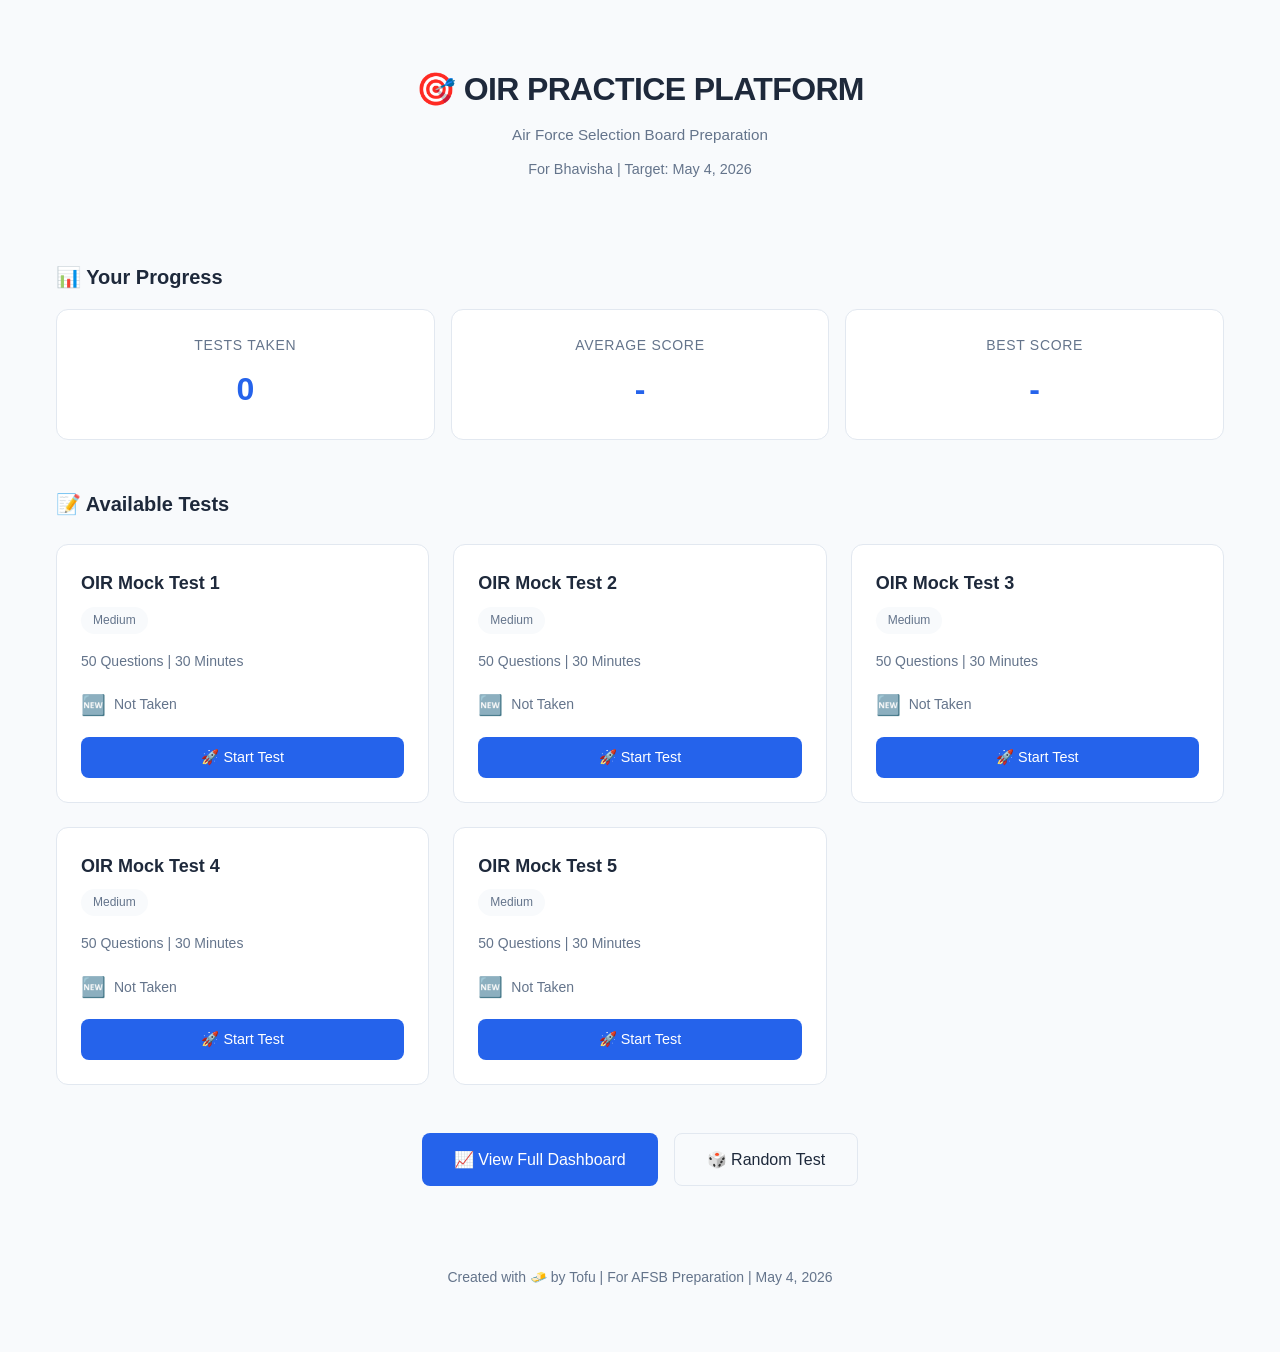
==== index.html @ 5853183c "OIR Mock Test Platform v2.0 - 10 tests, 500 questions - Test selection dashboard with progress track" ====
<!DOCTYPE html>
<html lang="en">
<head>
    <meta charset="UTF-8">
    <meta name="viewport" content="width=device-width, initial-scale=1.0">
    <title>OIR Practice Platform - AFSB Preparation</title>
    <link rel="stylesheet" href="styles.css">
</head>
<body>
    <div class="container">
        <div class="header">
            <h1>🎯 OIR PRACTICE PLATFORM</h1>
            <p>Air Force Selection Board Preparation</p>
            <p style="font-size: 0.9em; margin-top: 10px;">For Bhavisha | Target: May 4, 2026</p>
        </div>

        <div class="stats-section">
            <h2>📊 Your Progress</h2>
            <div id="overallStats" class="stats-grid">
                <div class="stat-card">
                    <div class="stat-label">Tests Taken</div>
                    <div class="stat-value" id="testsTaken">0</div>
                </div>
                <div class="stat-card">
                    <div class="stat-label">Average Score</div>
                    <div class="stat-value" id="avgScore">-</div>
                </div>
                <div class="stat-card">
                    <div class="stat-label">Best Score</div>
                    <div class="stat-value" id="bestScore">-</div>
                </div>
            </div>
        </div>

        <div class="tests-section">
            <h2>📝 Available Tests</h2>
            <div id="testsGrid" class="tests-grid">
                <!-- Test cards will be injected here -->
            </div>
        </div>

        <div class="actions-section">
            <button class="action-btn" onclick="location.href='dashboard.html'">
                📈 View Full Dashboard
            </button>
            <button class="action-btn secondary" onclick="startRandomTest()">
                🎲 Random Test
            </button>
        </div>

        <div class="footer">
            <p>Created with 🧈 by Tofu | For AFSB Preparation | May 4, 2026</p>
        </div>
    </div>

    <script src="storage.js"></script>
    <script>
        // Load test status and stats on page load
        window.addEventListener('DOMContentLoaded', function() {
            loadStats();
            loadTests();
        });

        function loadStats() {
            const stats = getOverallStats();
            
            if (stats) {
                document.getElementById('testsTaken').textContent = stats.testsTaken;
                document.getElementById('avgScore').textContent = stats.avgScore + '%';
                document.getElementById('bestScore').textContent = stats.bestScore + '/50';
            }
        }

        function loadTests() {
            const testsGrid = document.getElementById('testsGrid');
            const testResults = getTestResults();
            
            // Define available tests
            const tests = [
                { id: 1, title: 'OIR Mock Test 1', difficulty: 'Medium' },
                { id: 2, title: 'OIR Mock Test 2', difficulty: 'Medium' },
                { id: 3, title: 'OIR Mock Test 3', difficulty: 'Medium' },
                { id: 4, title: 'OIR Mock Test 4', difficulty: 'Medium' },
                { id: 5, title: 'OIR Mock Test 5', difficulty: 'Medium' }
            ];

            testsGrid.innerHTML = '';

            tests.forEach(test => {
                const results = testResults.filter(r => r.testId === test.id);
                const bestScore = results.length > 0 ? Math.max(...results.map(r => r.score)) : null;
                const bestPercentage = results.length > 0 ? Math.max(...results.map(r => r.percentage)) : null;
                const attemptCount = results.length;

                const card = document.createElement('div');
                card.className = 'test-card';
                
                if (attemptCount > 0) {
                    card.classList.add('completed');
                }

                card.innerHTML = `
                    <div class="test-header">
                        <h3>${test.title}</h3>
                        <span class="difficulty-badge">${test.difficulty}</span>
                    </div>
                    <div class="test-body">
                        <p class="test-details">50 Questions | 30 Minutes</p>
                        ${attemptCount > 0 ? `
                            <div class="test-status completed">
                                <span class="status-icon">✅</span>
                                <span class="status-text">Completed</span>
                            </div>
                            <div class="test-score">
                                <div class="score-label">Best Score:</div>
                                <div class="score-value">${bestScore}/50 (${bestPercentage}%)</div>
                            </div>
                            ${attemptCount > 1 ? `<p class="attempt-count">Attempted ${attemptCount} times</p>` : ''}
                        ` : `
                            <div class="test-status not-taken">
                                <span class="status-icon">🆕</span>
                                <span class="status-text">Not Taken</span>
                            </div>
                        `}
                    </div>
                    <div class="test-actions">
                        <button class="btn-primary" onclick="startTest(${test.id})">
                            ${attemptCount > 0 ? '🔄 Retake Test' : '🚀 Start Test'}
                        </button>
                        ${attemptCount > 0 ? `
                            <button class="btn-secondary" onclick="viewResults(${test.id})">
                                📊 View Results
                            </button>
                        ` : ''}
                    </div>
                `;

                testsGrid.appendChild(card);
            });
        }

        function startTest(testId) {
            window.location.href = `test.html?testId=${testId}`;
        }

        function startRandomTest() {
            const testResults = getTestResults();
            const allTests = [1, 2, 3, 4, 5];
            
            // Try to find an untaken test first
            const takenTests = new Set(testResults.map(r => r.testId));
            const untakenTests = allTests.filter(id => !takenTests.has(id));
            
            let randomTestId;
            if (untakenTests.length > 0) {
                randomTestId = untakenTests[Math.floor(Math.random() * untakenTests.length)];
            } else {
                // All tests taken, pick any random test
                randomTestId = allTests[Math.floor(Math.random() * allTests.length)];
            }
            
            startTest(randomTestId);
        }

        function viewResults(testId) {
            window.location.href = `dashboard.html?testId=${testId}`;
        }
    </script>
</body>
</html>
---- styles.css ----
/* Minimal & Elegant UI for OIR Practice Platform */

* {
    margin: 0;
    padding: 0;
    box-sizing: border-box;
}

:root {
    --primary: #2563eb;
    --primary-dark: #1e40af;
    --secondary: #64748b;
    --success: #10b981;
    --warning: #f59e0b;
    --danger: #ef4444;
    --bg: #f8fafc;
    --card-bg: #ffffff;
    --text: #1e293b;
    --text-muted: #64748b;
    --border: #e2e8f0;
    --shadow: 0 1px 3px rgba(0, 0, 0, 0.1);
    --shadow-lg: 0 10px 25px rgba(0, 0, 0, 0.1);
}

body {
    font-family: -apple-system, BlinkMacSystemFont, 'Segoe UI', Roboto, 'Helvetica Neue', Arial, sans-serif;
    background: var(--bg);
    color: var(--text);
    line-height: 1.6;
    min-height: 100vh;
}

.container {
    max-width: 1200px;
    margin: 0 auto;
    padding: 2rem 1rem;
}

/* Header */
.header {
    text-align: center;
    margin-bottom: 3rem;
    padding: 2rem 1rem;
}

.header h1 {
    font-size: 2rem;
    font-weight: 700;
    color: var(--text);
    margin-bottom: 0.5rem;
    letter-spacing: -0.02em;
}

.header p {
    color: var(--text-muted);
    font-size: 0.95rem;
    margin-top: 0.25rem;
}

/* Stats Section */
.stats-section {
    margin-bottom: 3rem;
}

.stats-section h2 {
    font-size: 1.25rem;
    font-weight: 600;
    margin-bottom: 1rem;
    color: var(--text);
}

.stats-grid {
    display: grid;
    grid-template-columns: repeat(auto-fit, minmax(200px, 1fr));
    gap: 1rem;
}

.stat-card {
    background: var(--card-bg);
    border: 1px solid var(--border);
    border-radius: 12px;
    padding: 1.5rem;
    text-align: center;
    transition: transform 0.2s, box-shadow 0.2s;
}

.stat-card:hover {
    transform: translateY(-2px);
    box-shadow: var(--shadow-lg);
}

.stat-label {
    font-size: 0.875rem;
    color: var(--text-muted);
    margin-bottom: 0.5rem;
    text-transform: uppercase;
    letter-spacing: 0.05em;
    font-weight: 500;
}

.stat-value {
    font-size: 2rem;
    font-weight: 700;
    color: var(--primary);
}

/* Tests Section */
.tests-section {
    margin-bottom: 3rem;
}

.tests-section h2 {
    font-size: 1.25rem;
    font-weight: 600;
    margin-bottom: 1.5rem;
    color: var(--text);
}

.tests-grid {
    display: grid;
    grid-template-columns: repeat(auto-fill, minmax(280px, 1fr));
    gap: 1.5rem;
}

.test-card {
    background: var(--card-bg);
    border: 1px solid var(--border);
    border-radius: 12px;
    padding: 1.5rem;
    transition: transform 0.2s, box-shadow 0.2s;
}

.test-card:hover {
    transform: translateY(-2px);
    box-shadow: var(--shadow-lg);
}

.test-card.completed {
    border-left: 3px solid var(--success);
}

.test-header {
    margin-bottom: 1rem;
}

.test-header h3 {
    font-size: 1.125rem;
    font-weight: 600;
    color: var(--text);
    margin-bottom: 0.5rem;
}

.difficulty-badge {
    display: inline-block;
    padding: 0.25rem 0.75rem;
    background: var(--bg);
    border-radius: 20px;
    font-size: 0.75rem;
    color: var(--text-muted);
    font-weight: 500;
}

.test-body {
    margin-bottom: 1rem;
}

.test-details {
    font-size: 0.875rem;
    color: var(--text-muted);
    margin-bottom: 1rem;
}

.test-status {
    display: flex;
    align-items: center;
    gap: 0.5rem;
    margin-bottom: 0.75rem;
    font-size: 0.875rem;
}

.test-status.completed {
    color: var(--success);
}

.test-status.not-taken {
    color: var(--text-muted);
}

.status-icon {
    font-size: 1.25rem;
}

.test-score {
    padding: 0.75rem;
    background: var(--bg);
    border-radius: 8px;
    margin-top: 0.75rem;
}

.score-label {
    font-size: 0.75rem;
    color: var(--text-muted);
    margin-bottom: 0.25rem;
}

.score-value {
    font-size: 1.25rem;
    font-weight: 700;
    color: var(--text);
}

.attempt-count {
    font-size: 0.75rem;
    color: var(--text-muted);
    margin-top: 0.5rem;
}

.test-actions {
    display: flex;
    gap: 0.75rem;
    flex-wrap: wrap;
}

/* Buttons */
.btn-primary,
.start-btn,
.submit-btn {
    background: var(--primary);
    color: white;
    border: none;
    padding: 0.75rem 1.5rem;
    border-radius: 8px;
    font-size: 0.9rem;
    font-weight: 500;
    cursor: pointer;
    transition: background 0.2s, transform 0.1s;
    flex: 1;
    min-width: 120px;
}

.btn-primary:hover,
.start-btn:hover,
.submit-btn:hover {
    background: var(--primary-dark);
    transform: translateY(-1px);
}

.btn-secondary {
    background: var(--bg);
    color: var(--text);
    border: 1px solid var(--border);
    padding: 0.75rem 1.5rem;
    border-radius: 8px;
    font-size: 0.9rem;
    font-weight: 500;
    cursor: pointer;
    transition: background 0.2s, transform 0.1s;
    flex: 1;
    min-width: 120px;
}

.btn-secondary:hover {
    background: white;
    transform: translateY(-1px);
}

.btn-danger {
    background: var(--danger);
    color: white;
    border: none;
    padding: 0.75rem 1.5rem;
    border-radius: 8px;
    font-size: 0.9rem;
    font-weight: 500;
    cursor: pointer;
    transition: background 0.2s;
}

.btn-danger:hover {
    background: #dc2626;
}

.action-btn {
    background: var(--primary);
    color: white;
    border: none;
    padding: 1rem 2rem;
    border-radius: 8px;
    font-size: 1rem;
    font-weight: 500;
    cursor: pointer;
    transition: all 0.2s;
}

.action-btn:hover {
    background: var(--primary-dark);
    transform: translateY(-2px);
    box-shadow: var(--shadow-lg);
}

.action-btn.secondary {
    background: var(--bg);
    color: var(--text);
    border: 1px solid var(--border);
}

.action-btn.secondary:hover {
    background: white;
}

/* Actions Section */
.actions-section {
    display: flex;
    gap: 1rem;
    justify-content: center;
    flex-wrap: wrap;
    margin-bottom: 3rem;
}

/* Instructions */
.instructions {
    background: var(--card-bg);
    border: 1px solid var(--border);
    border-radius: 12px;
    padding: 2rem;
    margin-bottom: 2rem;
}

.instructions h3 {
    font-size: 1.125rem;
    font-weight: 600;
    margin-bottom: 1rem;
    color: var(--text);
}

.instructions ul {
    list-style: none;
    padding-left: 0;
}

.instructions li {
    padding: 0.5rem 0;
    padding-left: 1.5rem;
    position: relative;
}

.instructions li:before {
    content: "•";
    position: absolute;
    left: 0;
    color: var(--primary);
    font-weight: bold;
}

/* Start Button Container */
.start-btn-container {
    text-align: center;
    padding: 2rem;
}

.start-btn {
    padding: 1rem 3rem;
    font-size: 1.125rem;
}

/* Timer */
.timer-section {
    background: var(--card-bg);
    border: 1px solid var(--border);
    border-radius: 12px;
    padding: 1rem;
    text-align: center;
    font-size: 1.5rem;
    font-weight: 600;
    margin-bottom: 2rem;
    color: var(--text);
}

.timer-section.warning {
    background: #fef3c7;
    border-color: var(--warning);
    color: #92400e;
    animation: pulse 1s ease-in-out infinite;
}

@keyframes pulse {
    0%, 100% { opacity: 1; }
    50% { opacity: 0.8; }
}

/* Test Content */
.test-content {
    display: none;
}

.section-header {
    background: var(--bg);
    border-left: 3px solid var(--primary);
    padding: 1rem 1.5rem;
    margin: 2rem 0 1.5rem 0;
    border-radius: 8px;
    font-size: 1.125rem;
    font-weight: 600;
    color: var(--text);
}

.question {
    background: var(--card-bg);
    border: 1px solid var(--border);
    border-radius: 12px;
    padding: 1.5rem;
    margin-bottom: 1.5rem;
}

.question-text {
    font-size: 1.05rem;
    margin-bottom: 1rem;
    color: var(--text);
    line-height: 1.6;
}

.question-text strong {
    color: var(--primary);
}

.options {
    display: flex;
    flex-direction: column;
    gap: 0.75rem;
}

.option {
    display: flex;
    align-items: center;
    padding: 0.75rem;
    border: 1px solid var(--border);
    border-radius: 8px;
    transition: all 0.2s;
    cursor: pointer;
}

.option:hover {
    background: var(--bg);
    border-color: var(--primary);
}

.option input[type="radio"] {
    margin-right: 0.75rem;
    width: 18px;
    height: 18px;
    cursor: pointer;
}

.option label {
    cursor: pointer;
    flex: 1;
    font-size: 0.95rem;
}

.submit-btn {
    display: block;
    margin: 2rem auto;
    padding: 1rem 3rem;
    font-size: 1.125rem;
}

/* Results */
.results {
    display: none;
}

.score-card {
    background: linear-gradient(135deg, var(--primary) 0%, var(--primary-dark) 100%);
    color: white;
    border-radius: 12px;
    padding: 3rem 2rem;
    text-align: center;
    margin-bottom: 2rem;
}

.score-card h2 {
    font-size: 1.5rem;
    margin-bottom: 1rem;
    font-weight: 600;
}

.score-card .score {
    font-size: 3.5rem;
    font-weight: 700;
    margin-bottom: 0.5rem;
}

.section-scores {
    display: grid;
    grid-template-columns: repeat(auto-fit, minmax(200px, 1fr));
    gap: 1rem;
    margin-bottom: 2rem;
}

.section-score {
    background: var(--card-bg);
    border: 1px solid var(--border);
    border-radius: 12px;
    padding: 1.5rem;
    text-align: center;
}

.section-score h3 {
    font-size: 0.875rem;
    color: var(--text-muted);
    margin-bottom: 0.75rem;
    font-weight: 500;
}

.section-score .score {
    font-size: 1.75rem;
    font-weight: 700;
    color: var(--text);
    margin-bottom: 0.25rem;
}

.section-score p {
    font-size: 0.875rem;
    color: var(--text-muted);
}

.wrong-answers {
    background: #fef3c7;
    border: 1px solid #fbbf24;
    border-radius: 12px;
    padding: 2rem;
    margin-bottom: 2rem;
}

.wrong-answers h3 {
    font-size: 1.125rem;
    font-weight: 600;
    color: #92400e;
    margin-bottom: 1.5rem;
}

.wrong-answer-item {
    background: white;
    border-radius: 8px;
    padding: 1.5rem;
    margin-bottom: 1rem;
}

.wrong-answer-item p {
    margin-bottom: 0.75rem;
    line-height: 1.6;
}

.wrong-answer-item strong {
    color: var(--text);
}

.explanation {
    background: #ecfdf5;
    border-left: 3px solid var(--success);
    padding: 1rem;
    border-radius: 8px;
    margin-top: 1rem;
    font-size: 0.9rem;
    line-height: 1.6;
}

.result-actions {
    display: flex;
    gap: 1rem;
    justify-content: center;
    flex-wrap: wrap;
    margin-top: 2rem;
}

.retry-btn {
    background: var(--secondary);
    color: white;
    border: none;
    padding: 0.75rem 1.5rem;
    border-radius: 8px;
    font-size: 0.9rem;
    font-weight: 500;
    cursor: pointer;
    transition: all 0.2s;
}

.retry-btn:hover {
    background: #475569;
}

/* Dashboard */
.dashboard-content {
    margin-top: 2rem;
}

.dashboard-section {
    background: var(--card-bg);
    border: 1px solid var(--border);
    border-radius: 12px;
    padding: 2rem;
    margin-bottom: 2rem;
}

.dashboard-section h2 {
    font-size: 1.25rem;
    font-weight: 600;
    margin-bottom: 1.5rem;
    color: var(--text);
}

.test-history {
    display: flex;
    flex-direction: column;
    gap: 1rem;
}

.history-item {
    border: 1px solid var(--border);
    border-radius: 8px;
    padding: 1.5rem;
    transition: all 0.2s;
}

.history-item:hover {
    border-color: var(--primary);
    box-shadow: var(--shadow);
}

.history-header {
    display: flex;
    justify-content: space-between;
    align-items: center;
    margin-bottom: 1rem;
    flex-wrap: wrap;
    gap: 0.5rem;
}

.history-header h3 {
    font-size: 1.125rem;
    font-weight: 600;
    color: var(--text);
}

.history-date {
    font-size: 0.875rem;
    color: var(--text-muted);
}

.history-body {
    display: flex;
    flex-wrap: wrap;
    gap: 1rem;
    align-items: center;
}

.history-score {
    font-size: 0.95rem;
}

.history-score strong {
    color: var(--primary);
}

.history-time {
    font-size: 0.875rem;
    color: var(--text-muted);
}

.history-sections {
    display: flex;
    flex-wrap: wrap;
    gap: 0.5rem;
    margin-top: 0.5rem;
}

.section-badge {
    padding: 0.25rem 0.75rem;
    background: var(--bg);
    border-radius: 20px;
    font-size: 0.75rem;
    color: var(--text-muted);
}

.section-performance {
    display: grid;
    grid-template-columns: repeat(auto-fit, minmax(250px, 1fr));
    gap: 1.5rem;
}

.section-card {
    border: 1px solid var(--border);
    border-radius: 8px;
    padding: 1.5rem;
}

.section-card h3 {
    font-size: 1rem;
    font-weight: 600;
    margin-bottom: 0.75rem;
    color: var(--text);
}

.section-score {
    font-size: 1.5rem;
    font-weight: 700;
    color: var(--text);
    margin-bottom: 0.25rem;
}

.section-percentage {
    font-size: 1.125rem;
    color: var(--primary);
    margin-bottom: 0.75rem;
}

.section-bar {
    width: 100%;
    height: 8px;
    background: var(--bg);
    border-radius: 4px;
    overflow: hidden;
}

.section-bar-fill {
    height: 100%;
    background: var(--primary);
    transition: width 0.3s;
}

.dashboard-actions {
    display: flex;
    gap: 1rem;
    justify-content: center;
    flex-wrap: wrap;
    margin: 2rem 0;
}

.empty-state {
    text-align: center;
    padding: 3rem 2rem;
    color: var(--text-muted);
}

.empty-state p {
    margin-bottom: 0.5rem;
}

.empty-state a {
    color: var(--primary);
    text-decoration: none;
    font-weight: 500;
}

/* Footer */
.footer {
    text-align: center;
    padding: 2rem 1rem;
    color: var(--text-muted);
    font-size: 0.875rem;
}

/* Mobile Responsive */
@media (max-width: 768px) {
    .container {
        padding: 1rem;
    }

    .header h1 {
        font-size: 1.5rem;
    }

    .stats-grid {
        grid-template-columns: 1fr;
    }

    .tests-grid {
        grid-template-columns: 1fr;
    }

    .test-actions {
        flex-direction: column;
    }

    .btn-primary,
    .btn-secondary {
        width: 100%;
    }

    .score-card .score {
        font-size: 2.5rem;
    }

    .section-scores {
        grid-template-columns: 1fr;
    }

    .actions-section {
        flex-direction: column;
    }

    .action-btn {
        width: 100%;
    }

    .dashboard-actions {
        flex-direction: column;
    }

    .dashboard-actions button {
        width: 100%;
    }
}

/* Print styles */
@media print {
    .footer,
    .actions-section,
    .dashboard-actions,
    .test-actions {
        display: none;
    }
}
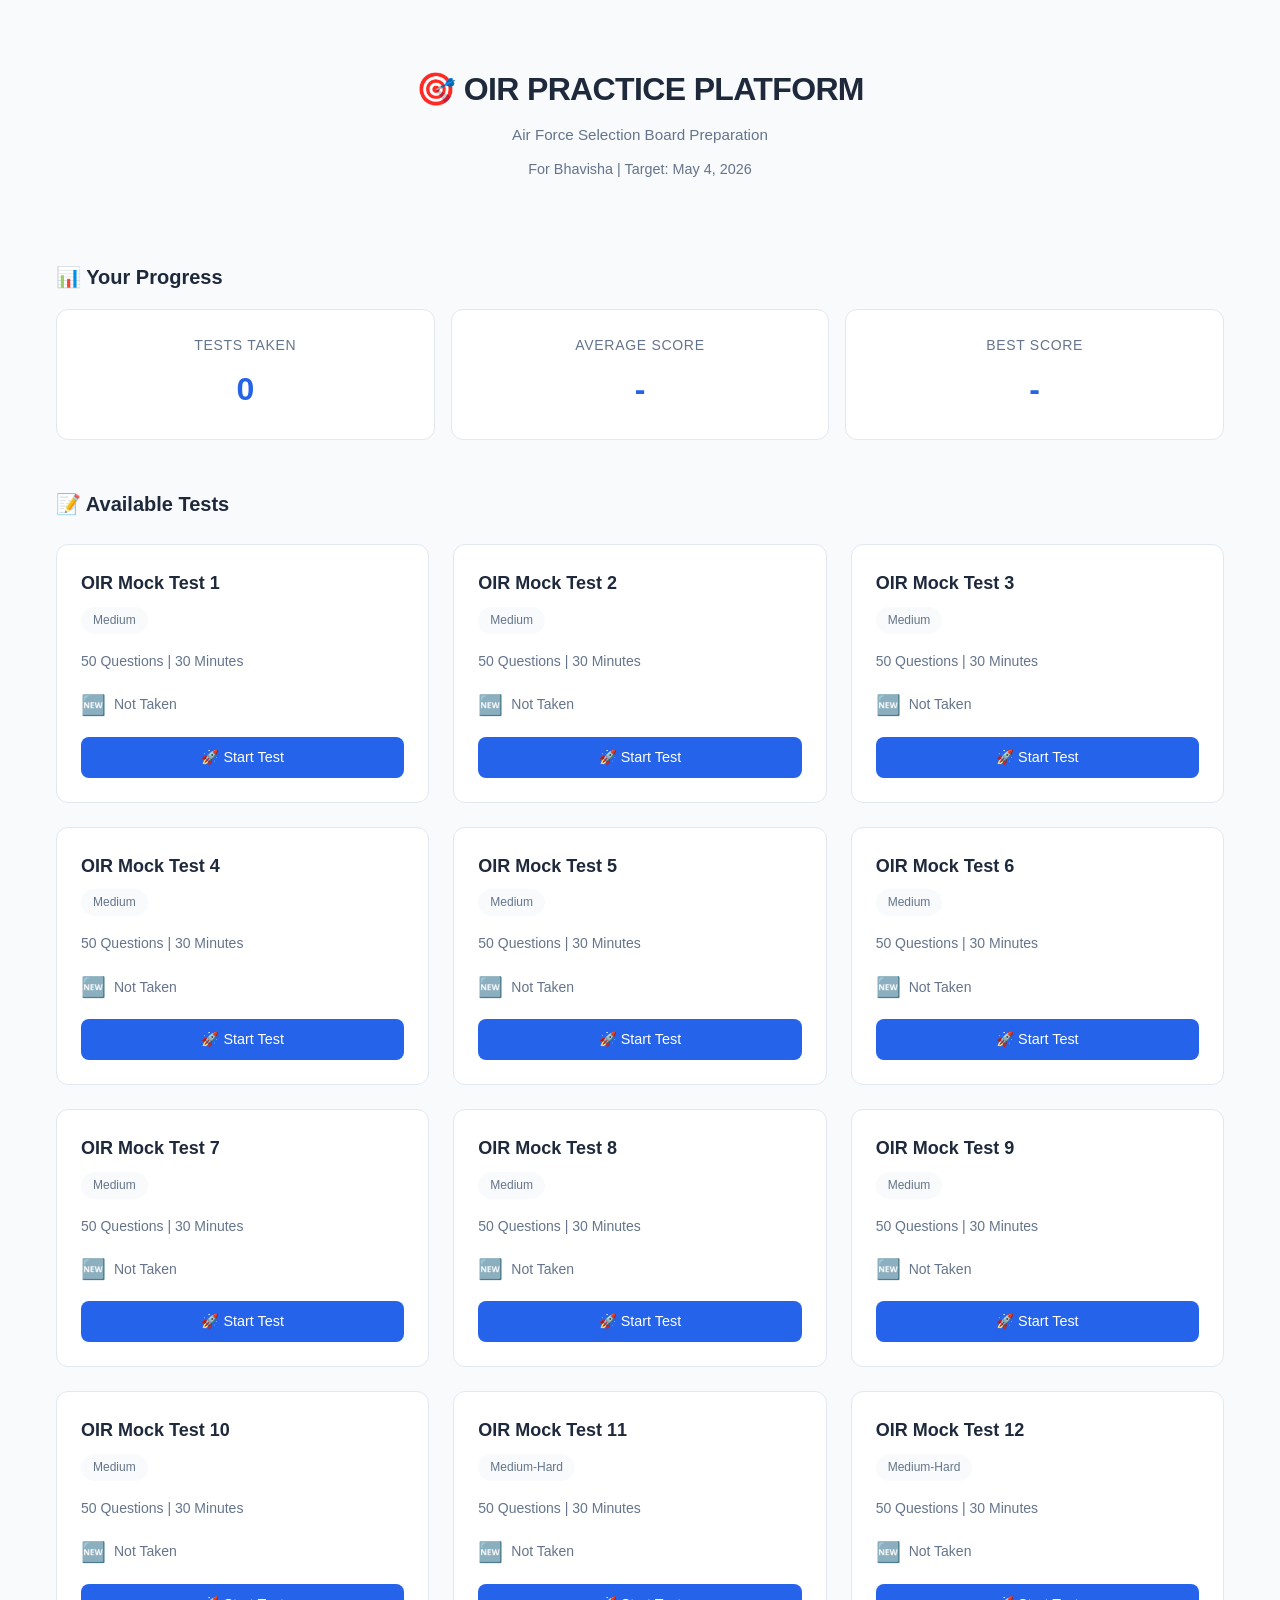
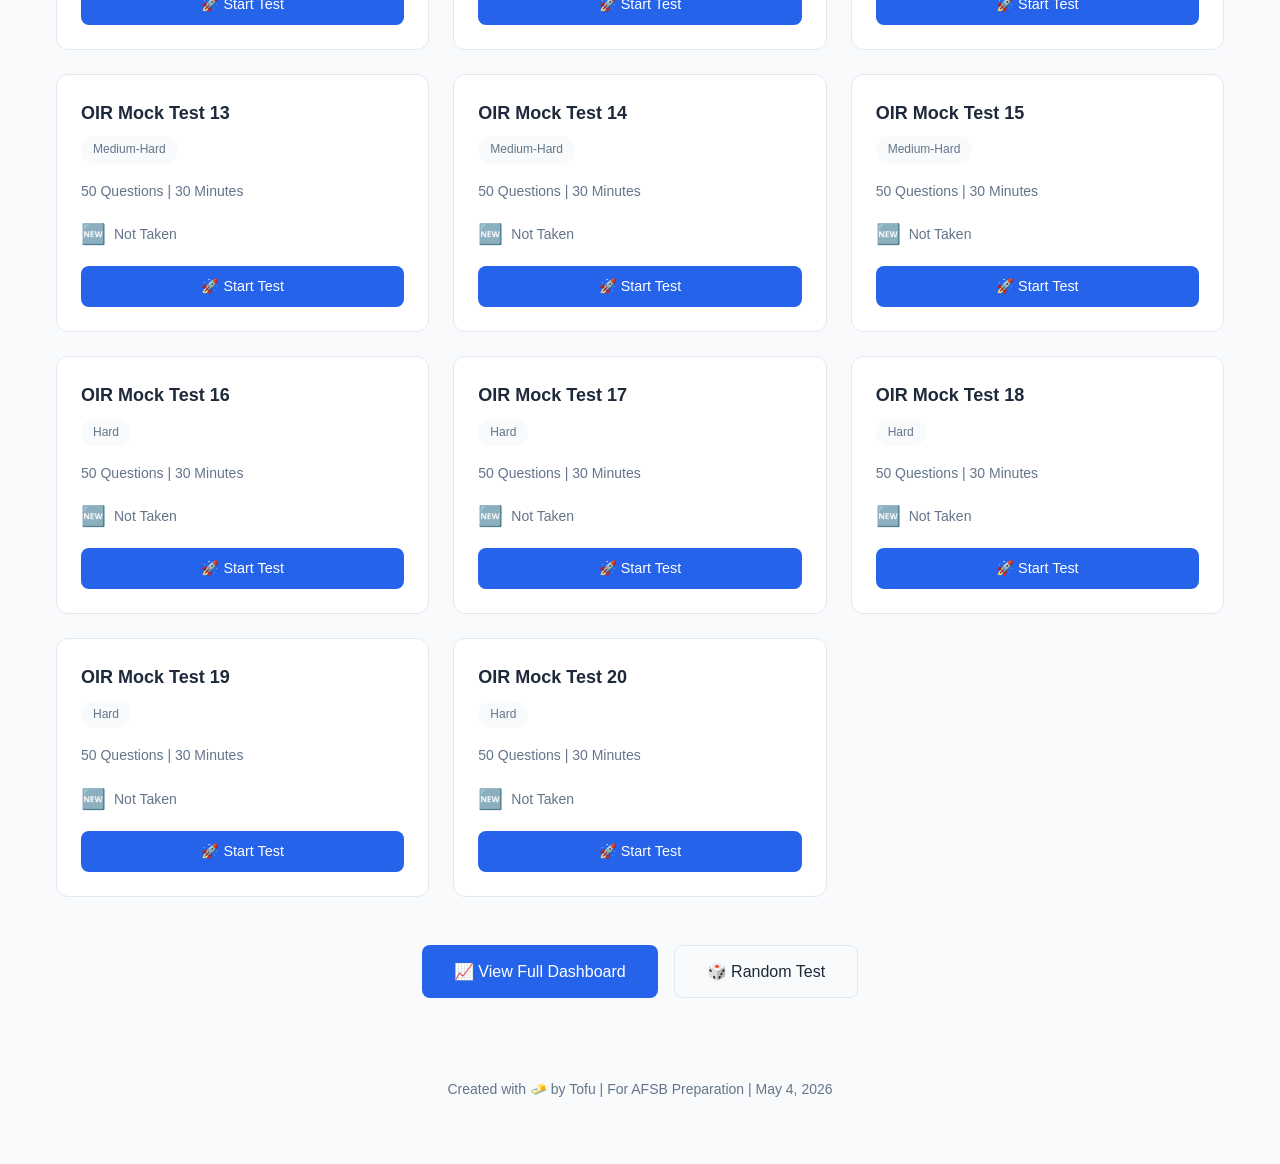
==== commit b4c87ade: "Complete OIR Platform v3.0 - 20 tests, 1000 questions - Added Tests 6-20 (750 new questions with exp" ====
--- a/index.html
+++ b/index.html
@@ -81,7 +81,22 @@
                 { id: 2, title: 'OIR Mock Test 2', difficulty: 'Medium' },
                 { id: 3, title: 'OIR Mock Test 3', difficulty: 'Medium' },
                 { id: 4, title: 'OIR Mock Test 4', difficulty: 'Medium' },
-                { id: 5, title: 'OIR Mock Test 5', difficulty: 'Medium' }
+                { id: 5, title: 'OIR Mock Test 5', difficulty: 'Medium' },
+                { id: 6, title: 'OIR Mock Test 6', difficulty: 'Medium' },
+                { id: 7, title: 'OIR Mock Test 7', difficulty: 'Medium' },
+                { id: 8, title: 'OIR Mock Test 8', difficulty: 'Medium' },
+                { id: 9, title: 'OIR Mock Test 9', difficulty: 'Medium' },
+                { id: 10, title: 'OIR Mock Test 10', difficulty: 'Medium' },
+                { id: 11, title: 'OIR Mock Test 11', difficulty: 'Medium-Hard' },
+                { id: 12, title: 'OIR Mock Test 12', difficulty: 'Medium-Hard' },
+                { id: 13, title: 'OIR Mock Test 13', difficulty: 'Medium-Hard' },
+                { id: 14, title: 'OIR Mock Test 14', difficulty: 'Medium-Hard' },
+                { id: 15, title: 'OIR Mock Test 15', difficulty: 'Medium-Hard' },
+                { id: 16, title: 'OIR Mock Test 16', difficulty: 'Hard' },
+                { id: 17, title: 'OIR Mock Test 17', difficulty: 'Hard' },
+                { id: 18, title: 'OIR Mock Test 18', difficulty: 'Hard' },
+                { id: 19, title: 'OIR Mock Test 19', difficulty: 'Hard' },
+                { id: 20, title: 'OIR Mock Test 20', difficulty: 'Hard' }
             ];
 
             testsGrid.innerHTML = '';
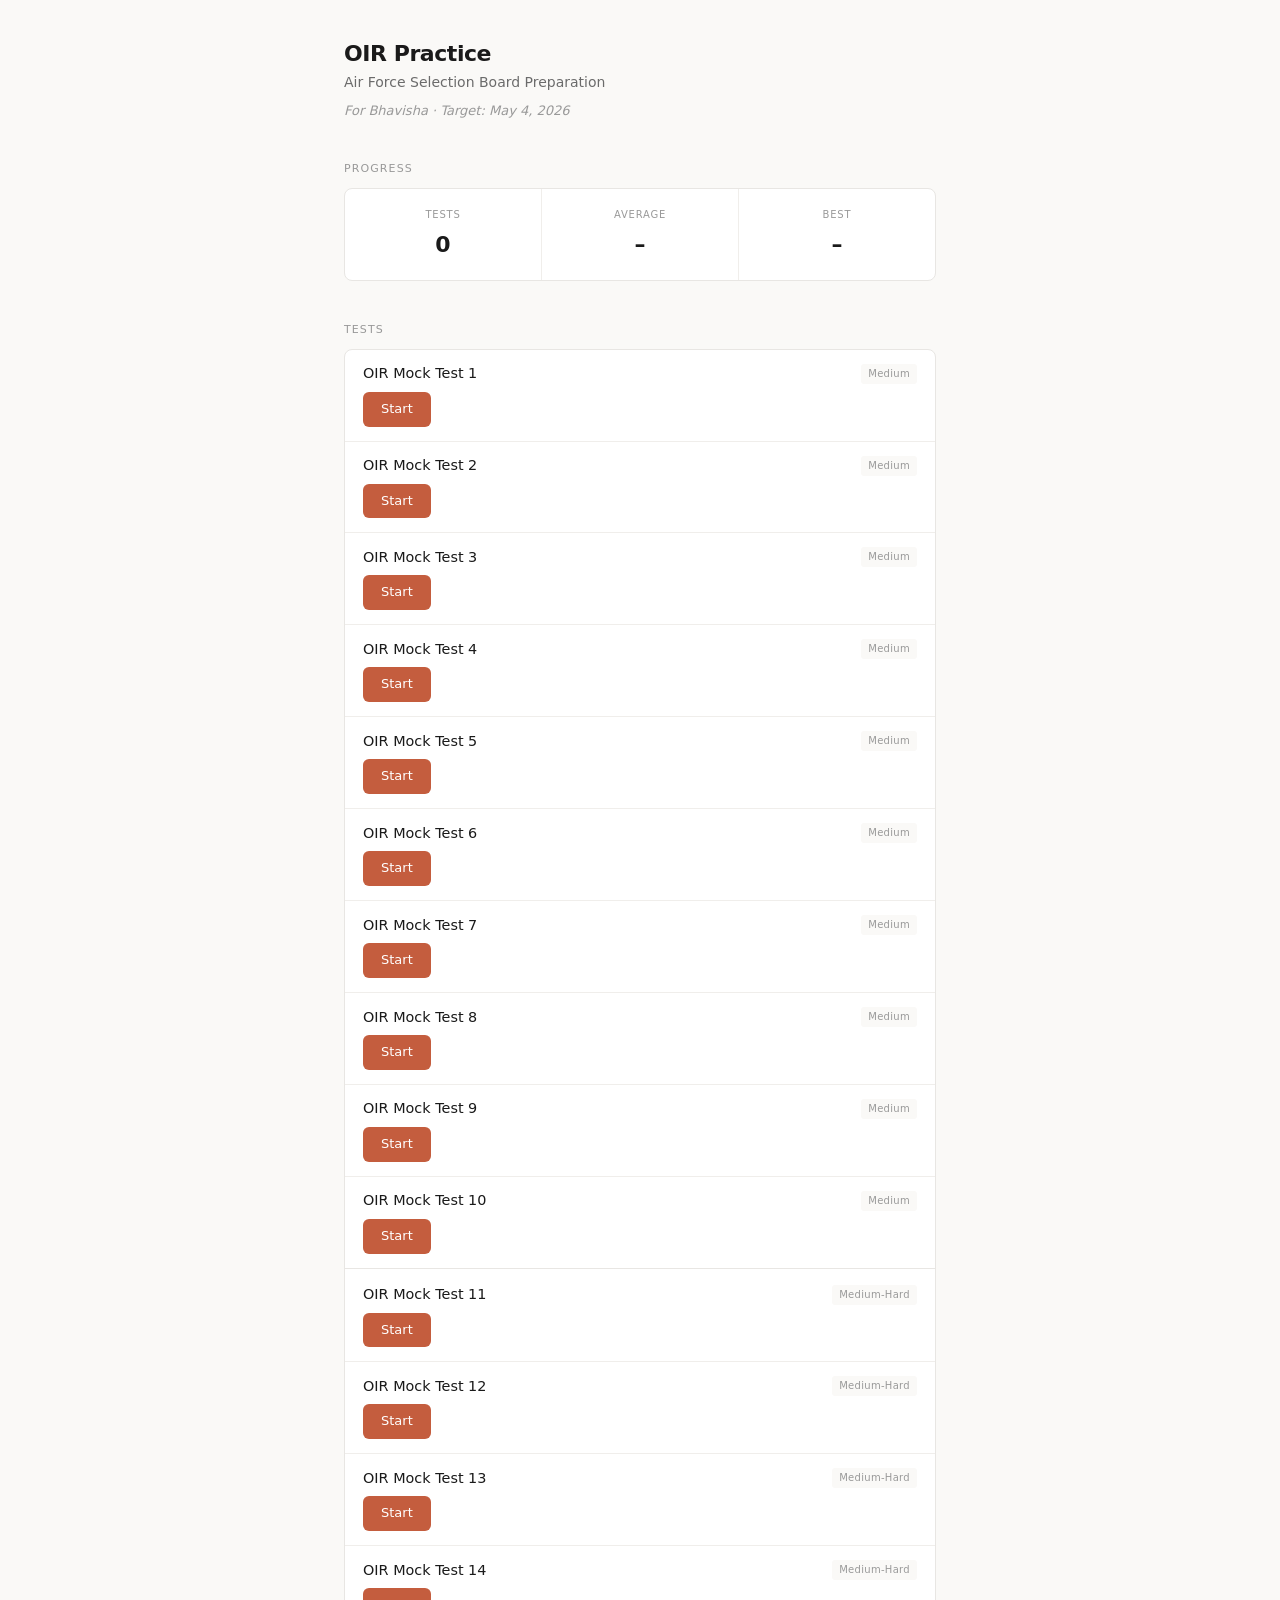
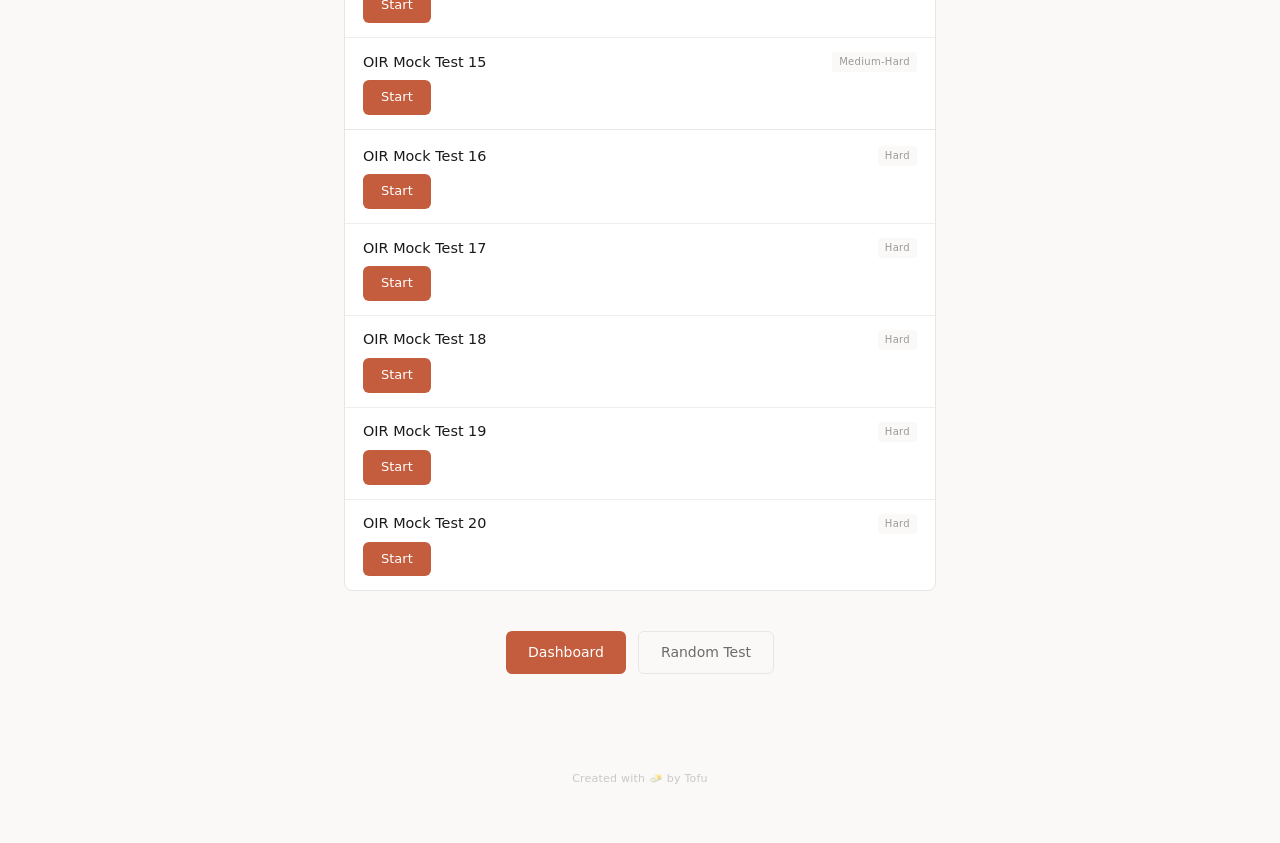
==== commit 74bc5a69: "Redesign: minimal, warm-neutral UI - Strip all emoji from headings and buttons (except footer butter" ====
--- a/index.html
+++ b/index.html
@@ -3,37 +3,37 @@
 <head>
     <meta charset="UTF-8">
     <meta name="viewport" content="width=device-width, initial-scale=1.0">
-    <title>OIR Practice Platform - AFSB Preparation</title>
+    <title>OIR Practice — AFSB Preparation</title>
     <link rel="stylesheet" href="styles.css">
 </head>
 <body>
     <div class="container">
         <div class="header">
-            <h1>🎯 OIR PRACTICE PLATFORM</h1>
+            <h1>OIR Practice</h1>
             <p>Air Force Selection Board Preparation</p>
-            <p style="font-size: 0.9em; margin-top: 10px;">For Bhavisha | Target: May 4, 2026</p>
+            <p class="personal">For Bhavisha · Target: May 4, 2026</p>
         </div>
 
         <div class="stats-section">
-            <h2>📊 Your Progress</h2>
+            <h2>Progress</h2>
             <div id="overallStats" class="stats-grid">
                 <div class="stat-card">
-                    <div class="stat-label">Tests Taken</div>
+                    <div class="stat-label">Tests</div>
                     <div class="stat-value" id="testsTaken">0</div>
                 </div>
                 <div class="stat-card">
-                    <div class="stat-label">Average Score</div>
-                    <div class="stat-value" id="avgScore">-</div>
+                    <div class="stat-label">Average</div>
+                    <div class="stat-value" id="avgScore">–</div>
                 </div>
                 <div class="stat-card">
-                    <div class="stat-label">Best Score</div>
-                    <div class="stat-value" id="bestScore">-</div>
+                    <div class="stat-label">Best</div>
+                    <div class="stat-value" id="bestScore">–</div>
                 </div>
             </div>
         </div>
 
         <div class="tests-section">
-            <h2>📝 Available Tests</h2>
+            <h2>Tests</h2>
             <div id="testsGrid" class="tests-grid">
                 <!-- Test cards will be injected here -->
             </div>
@@ -41,15 +41,15 @@
 
         <div class="actions-section">
             <button class="action-btn" onclick="location.href='dashboard.html'">
-                📈 View Full Dashboard
+                Dashboard
             </button>
             <button class="action-btn secondary" onclick="startRandomTest()">
-                🎲 Random Test
+                Random Test
             </button>
         </div>
 
         <div class="footer">
-            <p>Created with 🧈 by Tofu | For AFSB Preparation | May 4, 2026</p>
+            <p>Created with 🧈 by Tofu</p>
         </div>
     </div>
 
@@ -127,10 +127,10 @@
                                 <span class="status-text">Completed</span>
                             </div>
                             <div class="test-score">
-                                <div class="score-label">Best Score:</div>
+                                <div class="score-label">Best:</div>
                                 <div class="score-value">${bestScore}/50 (${bestPercentage}%)</div>
                             </div>
-                            ${attemptCount > 1 ? `<p class="attempt-count">Attempted ${attemptCount} times</p>` : ''}
+                            ${attemptCount > 1 ? `<p class="attempt-count">${attemptCount} attempts</p>` : ''}
                         ` : `
                             <div class="test-status not-taken">
                                 <span class="status-icon">🆕</span>
@@ -140,11 +140,11 @@
                     </div>
                     <div class="test-actions">
                         <button class="btn-primary" onclick="startTest(${test.id})">
-                            ${attemptCount > 0 ? '🔄 Retake Test' : '🚀 Start Test'}
+                            ${attemptCount > 0 ? 'Retake' : 'Start'}
                         </button>
                         ${attemptCount > 0 ? `
                             <button class="btn-secondary" onclick="viewResults(${test.id})">
-                                📊 View Results
+                                Results
                             </button>
                         ` : ''}
                     </div>
--- a/styles.css
+++ b/styles.css
@@ -1,335 +1,405 @@
-/* Minimal & Elegant UI for OIR Practice Platform */
-
-* {
+/* OIR Practice Platform — Minimal Redesign */
+
+*,
+*::before,
+*::after {
     margin: 0;
     padding: 0;
     box-sizing: border-box;
 }
 
 :root {
-    --primary: #2563eb;
-    --primary-dark: #1e40af;
-    --secondary: #64748b;
-    --success: #10b981;
-    --warning: #f59e0b;
-    --danger: #ef4444;
-    --bg: #f8fafc;
+    --bg: #faf9f7;
     --card-bg: #ffffff;
-    --text: #1e293b;
-    --text-muted: #64748b;
-    --border: #e2e8f0;
-    --shadow: 0 1px 3px rgba(0, 0, 0, 0.1);
-    --shadow-lg: 0 10px 25px rgba(0, 0, 0, 0.1);
+    --text: #1a1a1a;
+    --text-secondary: #6b6b6b;
+    --text-muted: #999;
+    --border: #e8e6e3;
+    --border-light: #f0eeeb;
+    --accent: #c45d3e;
+    --accent-hover: #a84d32;
+    --accent-faint: rgba(196, 93, 62, 0.06);
+    --success: #5a7a6b;
+    --success-light: #eef5f0;
+    --warning-bg: #fdf6ee;
+    --warning-border: #e0c68a;
+    --warning-text: #7d6330;
+    --danger: #b33a2b;
+    --radius: 8px;
+    --radius-sm: 6px;
+}
+
+::selection {
+    background: rgba(196, 93, 62, 0.12);
 }
 
 body {
-    font-family: -apple-system, BlinkMacSystemFont, 'Segoe UI', Roboto, 'Helvetica Neue', Arial, sans-serif;
+    font-family: -apple-system, BlinkMacSystemFont, 'Segoe UI', system-ui, sans-serif;
     background: var(--bg);
     color: var(--text);
     line-height: 1.6;
     min-height: 100vh;
-}
+    -webkit-font-smoothing: antialiased;
+    -moz-osx-font-smoothing: grayscale;
+}
+
+button {
+    touch-action: manipulation;
+    font-family: inherit;
+}
+
+a {
+    color: var(--accent);
+    text-decoration: none;
+}
+
+a:hover {
+    text-decoration: underline;
+}
+
+/* ────────────────────────────────────
+   Layout
+   ──────────────────────────────────── */
 
 .container {
-    max-width: 1200px;
+    max-width: 640px;
     margin: 0 auto;
-    padding: 2rem 1rem;
-}
-
-/* Header */
+    padding: 2.5rem 1.5rem;
+}
+
+/* ────────────────────────────────────
+   Header
+   ──────────────────────────────────── */
+
 .header {
+    margin-bottom: 2.5rem;
+    padding: 0;
+}
+
+.header h1 {
+    font-size: 1.375rem;
+    font-weight: 600;
+    color: var(--text);
+    letter-spacing: -0.02em;
+    line-height: 1.3;
+}
+
+.header p {
+    color: var(--text-secondary);
+    font-size: 0.875rem;
+    margin-top: 0.2rem;
+    line-height: 1.5;
+}
+
+.header .personal {
+    color: var(--text-muted);
+    font-size: 0.8125rem;
+    font-style: italic;
+    margin-top: 0.5rem;
+}
+
+/* ────────────────────────────────────
+   Stats
+   ──────────────────────────────────── */
+
+.stats-section {
+    margin-bottom: 2.5rem;
+}
+
+.stats-section h2,
+.tests-section h2 {
+    font-size: 0.6875rem;
+    font-weight: 500;
+    text-transform: uppercase;
+    letter-spacing: 0.1em;
+    color: var(--text-muted);
+    margin-bottom: 0.625rem;
+}
+
+.stats-grid {
+    display: flex;
+    gap: 0;
+    border: 1px solid var(--border);
+    border-radius: var(--radius);
+    background: var(--card-bg);
+    overflow: hidden;
+}
+
+.stat-card {
+    flex: 1;
+    padding: 1.125rem 0.75rem;
     text-align: center;
-    margin-bottom: 3rem;
-    padding: 2rem 1rem;
-}
-
-.header h1 {
-    font-size: 2rem;
-    font-weight: 700;
-    color: var(--text);
-    margin-bottom: 0.5rem;
-    letter-spacing: -0.02em;
-}
-
-.header p {
-    color: var(--text-muted);
-    font-size: 0.95rem;
-    margin-top: 0.25rem;
-}
-
-/* Stats Section */
-.stats-section {
-    margin-bottom: 3rem;
-}
-
-.stats-section h2 {
-    font-size: 1.25rem;
+    border-right: 1px solid var(--border-light);
+    transition: none;
+}
+
+.stat-card:last-child {
+    border-right: none;
+}
+
+.stat-card:hover {
+    transform: none;
+    box-shadow: none;
+}
+
+.stat-label {
+    font-size: 0.625rem;
+    text-transform: uppercase;
+    letter-spacing: 0.08em;
+    color: var(--text-muted);
+    margin-bottom: 0.25rem;
+    font-weight: 500;
+}
+
+.stat-value {
+    font-size: 1.375rem;
     font-weight: 600;
-    margin-bottom: 1rem;
-    color: var(--text);
-}
-
-.stats-grid {
-    display: grid;
-    grid-template-columns: repeat(auto-fit, minmax(200px, 1fr));
-    gap: 1rem;
-}
-
-.stat-card {
+    color: var(--text);
+    font-variant-numeric: tabular-nums;
+}
+
+/* ────────────────────────────────────
+   Test List
+   ──────────────────────────────────── */
+
+.tests-section {
+    margin-bottom: 2.5rem;
+}
+
+.tests-grid {
+    display: flex;
+    flex-direction: column;
+    gap: 0;
+    border: 1px solid var(--border);
+    border-radius: var(--radius);
     background: var(--card-bg);
-    border: 1px solid var(--border);
-    border-radius: 12px;
-    padding: 1.5rem;
-    text-align: center;
-    transition: transform 0.2s, box-shadow 0.2s;
-}
-
-.stat-card:hover {
-    transform: translateY(-2px);
-    box-shadow: var(--shadow-lg);
-}
-
-.stat-label {
-    font-size: 0.875rem;
-    color: var(--text-muted);
-    margin-bottom: 0.5rem;
-    text-transform: uppercase;
-    letter-spacing: 0.05em;
-    font-weight: 500;
-}
-
-.stat-value {
-    font-size: 2rem;
-    font-weight: 700;
-    color: var(--primary);
-}
-
-/* Tests Section */
-.tests-section {
-    margin-bottom: 3rem;
-}
-
-.tests-section h2 {
-    font-size: 1.25rem;
-    font-weight: 600;
-    margin-bottom: 1.5rem;
-    color: var(--text);
-}
-
-.tests-grid {
-    display: grid;
-    grid-template-columns: repeat(auto-fill, minmax(280px, 1fr));
-    gap: 1.5rem;
+    overflow: hidden;
 }
 
 .test-card {
-    background: var(--card-bg);
-    border: 1px solid var(--border);
-    border-radius: 12px;
-    padding: 1.5rem;
-    transition: transform 0.2s, box-shadow 0.2s;
-}
-
-.test-card:hover {
-    transform: translateY(-2px);
-    box-shadow: var(--shadow-lg);
-}
-
+    padding: 0.875rem 1.125rem;
+    border-bottom: 1px solid var(--border-light);
+    transition: background 0.12s ease;
+}
+
+.test-card:last-child {
+    border-bottom: none;
+}
+
+.test-card:active {
+    background: var(--accent-faint);
+}
+
+/* Completed indicator — subtle inner left border */
 .test-card.completed {
-    border-left: 3px solid var(--success);
+    box-shadow: inset 3px 0 0 var(--success);
+}
+
+/* Visual grouping: space before difficulty transitions (cards 11 and 16) */
+.test-card:nth-child(11),
+.test-card:nth-child(16) {
+    border-top: 1px solid var(--border);
+    margin-top: -1px;
+    padding-top: 1rem;
 }
 
 .test-header {
-    margin-bottom: 1rem;
+    display: flex;
+    align-items: center;
+    justify-content: space-between;
+    gap: 0.5rem;
+    margin-bottom: 0;
 }
 
 .test-header h3 {
-    font-size: 1.125rem;
-    font-weight: 600;
-    color: var(--text);
-    margin-bottom: 0.5rem;
+    font-size: 0.9rem;
+    font-weight: 500;
+    color: var(--text);
+    line-height: 1.3;
 }
 
 .difficulty-badge {
     display: inline-block;
-    padding: 0.25rem 0.75rem;
+    padding: 0.125rem 0.4375rem;
+    font-size: 0.625rem;
+    font-weight: 500;
+    color: var(--text-muted);
     background: var(--bg);
-    border-radius: 20px;
-    font-size: 0.75rem;
-    color: var(--text-muted);
-    font-weight: 500;
+    border-radius: 3px;
+    letter-spacing: 0.03em;
+    white-space: nowrap;
+    flex-shrink: 0;
 }
 
 .test-body {
-    margin-bottom: 1rem;
-}
-
+    margin-top: 0.375rem;
+    margin-bottom: 0.5rem;
+}
+
+/* Hide redundant per-card details (same for all tests) */
 .test-details {
-    font-size: 0.875rem;
-    color: var(--text-muted);
-    margin-bottom: 1rem;
-}
-
+    display: none;
+}
+
+/* Hide verbose status text — completion shown via left border + score */
 .test-status {
-    display: flex;
-    align-items: center;
+    display: none;
+}
+
+.test-score {
+    display: inline-flex;
+    align-items: baseline;
+    gap: 0.3rem;
+    padding: 0.25rem 0.5rem;
+    background: var(--bg);
+    border-radius: var(--radius-sm);
+    margin-top: 0.25rem;
+}
+
+.score-label {
+    font-size: 0.6875rem;
+    color: var(--text-muted);
+    font-weight: 400;
+}
+
+.score-value {
+    font-size: 0.8125rem;
+    font-weight: 600;
+    color: var(--text);
+    font-variant-numeric: tabular-nums;
+}
+
+.attempt-count {
+    font-size: 0.6875rem;
+    color: var(--text-muted);
+    margin-top: 0.125rem;
+}
+
+.test-actions {
+    display: flex;
     gap: 0.5rem;
-    margin-bottom: 0.75rem;
-    font-size: 0.875rem;
-}
-
-.test-status.completed {
-    color: var(--success);
-}
-
-.test-status.not-taken {
-    color: var(--text-muted);
-}
-
-.status-icon {
-    font-size: 1.25rem;
-}
-
-.test-score {
-    padding: 0.75rem;
-    background: var(--bg);
-    border-radius: 8px;
-    margin-top: 0.75rem;
-}
-
-.score-label {
-    font-size: 0.75rem;
-    color: var(--text-muted);
-    margin-bottom: 0.25rem;
-}
-
-.score-value {
-    font-size: 1.25rem;
-    font-weight: 700;
-    color: var(--text);
-}
-
-.attempt-count {
-    font-size: 0.75rem;
-    color: var(--text-muted);
     margin-top: 0.5rem;
 }
 
-.test-actions {
-    display: flex;
-    gap: 0.75rem;
-    flex-wrap: wrap;
-}
-
-/* Buttons */
+/* ────────────────────────────────────
+   Buttons
+   ──────────────────────────────────── */
+
 .btn-primary,
 .start-btn,
 .submit-btn {
-    background: var(--primary);
-    color: white;
+    background: var(--accent);
+    color: #fff;
     border: none;
-    padding: 0.75rem 1.5rem;
-    border-radius: 8px;
-    font-size: 0.9rem;
+    padding: 0.5625rem 1.125rem;
+    border-radius: var(--radius-sm);
+    font-size: 0.8125rem;
     font-weight: 500;
     cursor: pointer;
-    transition: background 0.2s, transform 0.1s;
-    flex: 1;
-    min-width: 120px;
+    transition: background 0.12s ease;
+    line-height: 1.3;
 }
 
 .btn-primary:hover,
 .start-btn:hover,
 .submit-btn:hover {
-    background: var(--primary-dark);
-    transform: translateY(-1px);
+    background: var(--accent-hover);
+}
+
+.btn-primary:active,
+.start-btn:active,
+.submit-btn:active {
+    background: #943f28;
 }
 
 .btn-secondary {
-    background: var(--bg);
-    color: var(--text);
-    border: 1px solid var(--border);
-    padding: 0.75rem 1.5rem;
-    border-radius: 8px;
-    font-size: 0.9rem;
+    background: transparent;
+    color: var(--text-secondary);
+    border: 1px solid var(--border);
+    padding: 0.5rem 1.125rem;
+    border-radius: var(--radius-sm);
+    font-size: 0.8125rem;
     font-weight: 500;
     cursor: pointer;
-    transition: background 0.2s, transform 0.1s;
-    flex: 1;
-    min-width: 120px;
+    transition: border-color 0.12s ease;
+    line-height: 1.3;
 }
 
 .btn-secondary:hover {
-    background: white;
-    transform: translateY(-1px);
+    border-color: var(--text-muted);
 }
 
 .btn-danger {
+    background: transparent;
+    color: var(--danger);
+    border: 1px solid currentColor;
+    padding: 0.5625rem 1.125rem;
+    border-radius: var(--radius-sm);
+    font-size: 0.8125rem;
+    font-weight: 500;
+    cursor: pointer;
+    transition: all 0.12s ease;
+    line-height: 1.3;
+}
+
+.btn-danger:hover {
     background: var(--danger);
-    color: white;
+    color: #fff;
+}
+
+.action-btn {
+    background: var(--accent);
+    color: #fff;
     border: none;
-    padding: 0.75rem 1.5rem;
-    border-radius: 8px;
-    font-size: 0.9rem;
+    padding: 0.6875rem 1.375rem;
+    border-radius: var(--radius-sm);
+    font-size: 0.875rem;
     font-weight: 500;
     cursor: pointer;
-    transition: background 0.2s;
-}
-
-.btn-danger:hover {
-    background: #dc2626;
-}
-
-.action-btn {
-    background: var(--primary);
-    color: white;
-    border: none;
-    padding: 1rem 2rem;
-    border-radius: 8px;
-    font-size: 1rem;
-    font-weight: 500;
-    cursor: pointer;
-    transition: all 0.2s;
+    transition: background 0.12s ease;
+    line-height: 1.3;
 }
 
 .action-btn:hover {
-    background: var(--primary-dark);
-    transform: translateY(-2px);
-    box-shadow: var(--shadow-lg);
+    background: var(--accent-hover);
 }
 
 .action-btn.secondary {
-    background: var(--bg);
-    color: var(--text);
+    background: transparent;
+    color: var(--text-secondary);
     border: 1px solid var(--border);
 }
 
 .action-btn.secondary:hover {
-    background: white;
-}
-
-/* Actions Section */
+    border-color: var(--text-muted);
+    background: transparent;
+}
+
+/* Actions row */
 .actions-section {
     display: flex;
-    gap: 1rem;
+    gap: 0.75rem;
     justify-content: center;
     flex-wrap: wrap;
     margin-bottom: 3rem;
 }
 
-/* Instructions */
+/* ────────────────────────────────────
+   Instructions (test.html)
+   ──────────────────────────────────── */
+
 .instructions {
     background: var(--card-bg);
     border: 1px solid var(--border);
-    border-radius: 12px;
-    padding: 2rem;
-    margin-bottom: 2rem;
+    border-radius: var(--radius);
+    padding: 1.5rem;
+    margin-bottom: 1.5rem;
 }
 
 .instructions h3 {
-    font-size: 1.125rem;
+    font-size: 0.9rem;
     font-weight: 600;
-    margin-bottom: 1rem;
+    margin-bottom: 0.75rem;
     color: var(--text);
 }
 
@@ -339,216 +409,250 @@
 }
 
 .instructions li {
-    padding: 0.5rem 0;
-    padding-left: 1.5rem;
+    padding: 0.3rem 0;
+    padding-left: 1rem;
     position: relative;
-}
-
-.instructions li:before {
-    content: "•";
+    font-size: 0.8125rem;
+    color: var(--text-secondary);
+    line-height: 1.6;
+}
+
+.instructions li::before {
+    content: "–";
     position: absolute;
     left: 0;
-    color: var(--primary);
-    font-weight: bold;
-}
-
-/* Start Button Container */
+    color: var(--text-muted);
+}
+
 .start-btn-container {
     text-align: center;
-    padding: 2rem;
+    padding: 1.5rem 0;
 }
 
 .start-btn {
-    padding: 1rem 3rem;
-    font-size: 1.125rem;
-}
-
-/* Timer */
+    padding: 0.8125rem 2.25rem;
+    font-size: 0.9375rem;
+}
+
+/* ────────────────────────────────────
+   Timer
+   ──────────────────────────────────── */
+
 .timer-section {
     background: var(--card-bg);
     border: 1px solid var(--border);
-    border-radius: 12px;
-    padding: 1rem;
+    border-radius: var(--radius);
+    padding: 0.75rem 1rem;
     text-align: center;
-    font-size: 1.5rem;
-    font-weight: 600;
-    margin-bottom: 2rem;
-    color: var(--text);
+    font-size: 1rem;
+    font-weight: 500;
+    margin-bottom: 1.75rem;
+    color: var(--text);
+    font-variant-numeric: tabular-nums;
+    letter-spacing: 0.01em;
 }
 
 .timer-section.warning {
-    background: #fef3c7;
-    border-color: var(--warning);
-    color: #92400e;
-    animation: pulse 1s ease-in-out infinite;
+    background: var(--warning-bg);
+    border-color: var(--warning-border);
+    color: var(--warning-text);
+    animation: pulse 1.5s ease-in-out infinite;
 }
 
 @keyframes pulse {
     0%, 100% { opacity: 1; }
-    50% { opacity: 0.8; }
-}
-
-/* Test Content */
+    50% { opacity: 0.65; }
+}
+
+/* ────────────────────────────────────
+   Test Content (questions)
+   ──────────────────────────────────── */
+
 .test-content {
     display: none;
 }
 
 .section-header {
-    background: var(--bg);
-    border-left: 3px solid var(--primary);
-    padding: 1rem 1.5rem;
-    margin: 2rem 0 1.5rem 0;
-    border-radius: 8px;
-    font-size: 1.125rem;
-    font-weight: 600;
-    color: var(--text);
+    padding: 0.625rem 0;
+    margin: 2rem 0 0.875rem;
+    font-size: 0.6875rem;
+    font-weight: 500;
+    text-transform: uppercase;
+    letter-spacing: 0.08em;
+    color: var(--text-muted);
+    border-bottom: 1px solid var(--border);
 }
 
 .question {
     background: var(--card-bg);
     border: 1px solid var(--border);
-    border-radius: 12px;
-    padding: 1.5rem;
-    margin-bottom: 1.5rem;
+    border-radius: var(--radius);
+    padding: 1.125rem;
+    margin-bottom: 0.875rem;
 }
 
 .question-text {
-    font-size: 1.05rem;
-    margin-bottom: 1rem;
-    color: var(--text);
-    line-height: 1.6;
+    font-size: 0.9rem;
+    margin-bottom: 0.875rem;
+    color: var(--text);
+    line-height: 1.7;
 }
 
 .question-text strong {
-    color: var(--primary);
+    color: var(--accent);
+    font-weight: 600;
 }
 
 .options {
     display: flex;
     flex-direction: column;
-    gap: 0.75rem;
+    gap: 0.4375rem;
 }
 
 .option {
     display: flex;
     align-items: center;
-    padding: 0.75rem;
-    border: 1px solid var(--border);
-    border-radius: 8px;
-    transition: all 0.2s;
+    padding: 0.5625rem 0.6875rem;
+    border: 1px solid var(--border);
+    border-radius: var(--radius-sm);
+    transition: border-color 0.12s ease;
     cursor: pointer;
 }
 
 .option:hover {
-    background: var(--bg);
-    border-color: var(--primary);
+    border-color: var(--accent);
+}
+
+.option:has(input:checked) {
+    border-color: var(--accent);
+    background: var(--accent-faint);
 }
 
 .option input[type="radio"] {
-    margin-right: 0.75rem;
-    width: 18px;
-    height: 18px;
+    margin-right: 0.5625rem;
+    width: 16px;
+    height: 16px;
     cursor: pointer;
+    accent-color: var(--accent);
+    flex-shrink: 0;
 }
 
 .option label {
     cursor: pointer;
     flex: 1;
-    font-size: 0.95rem;
+    font-size: 0.8125rem;
+    line-height: 1.5;
 }
 
 .submit-btn {
     display: block;
-    margin: 2rem auto;
-    padding: 1rem 3rem;
-    font-size: 1.125rem;
-}
-
-/* Results */
+    margin: 1.75rem auto;
+    padding: 0.8125rem 2.25rem;
+    font-size: 0.9375rem;
+}
+
+/* ────────────────────────────────────
+   Results
+   ──────────────────────────────────── */
+
 .results {
     display: none;
 }
 
 .score-card {
-    background: linear-gradient(135deg, var(--primary) 0%, var(--primary-dark) 100%);
-    color: white;
-    border-radius: 12px;
-    padding: 3rem 2rem;
+    background: var(--text);
+    color: var(--bg);
+    border-radius: var(--radius);
+    padding: 2.25rem 1.75rem;
     text-align: center;
-    margin-bottom: 2rem;
+    margin-bottom: 1.5rem;
 }
 
 .score-card h2 {
-    font-size: 1.5rem;
-    margin-bottom: 1rem;
+    font-size: 0.875rem;
+    font-weight: 400;
+    margin-bottom: 0.5rem;
+    opacity: 0.7;
+    letter-spacing: 0.02em;
+}
+
+.score-card .score {
+    font-size: 2.75rem;
     font-weight: 600;
-}
-
-.score-card .score {
-    font-size: 3.5rem;
-    font-weight: 700;
-    margin-bottom: 0.5rem;
+    letter-spacing: -0.03em;
+    font-variant-numeric: tabular-nums;
+    line-height: 1.2;
 }
 
 .section-scores {
     display: grid;
-    grid-template-columns: repeat(auto-fit, minmax(200px, 1fr));
-    gap: 1rem;
-    margin-bottom: 2rem;
-}
-
-.section-score {
+    grid-template-columns: repeat(2, 1fr);
+    gap: 0.625rem;
+    margin-bottom: 1.5rem;
+}
+
+/* Section-score as card (results page) */
+.section-scores .section-score {
     background: var(--card-bg);
     border: 1px solid var(--border);
-    border-radius: 12px;
-    padding: 1.5rem;
+    border-radius: var(--radius);
+    padding: 1rem;
     text-align: center;
 }
 
-.section-score h3 {
+.section-scores .section-score h3 {
+    font-size: 0.625rem;
+    text-transform: uppercase;
+    letter-spacing: 0.06em;
+    color: var(--text-muted);
+    margin-bottom: 0.375rem;
+    font-weight: 500;
+}
+
+.section-scores .section-score .score {
+    font-size: 1.375rem;
+    font-weight: 600;
+    color: var(--text);
+    font-variant-numeric: tabular-nums;
+    line-height: 1.3;
+}
+
+.section-scores .section-score p {
+    font-size: 0.75rem;
+    color: var(--text-muted);
+    margin-top: 0.125rem;
+}
+
+/* Wrong answers review */
+.wrong-answers {
+    background: var(--card-bg);
+    border: 1px solid var(--border);
+    border-radius: var(--radius);
+    padding: 1.25rem;
+    margin-bottom: 1.5rem;
+}
+
+.wrong-answers h3 {
     font-size: 0.875rem;
-    color: var(--text-muted);
-    margin-bottom: 0.75rem;
-    font-weight: 500;
-}
-
-.section-score .score {
-    font-size: 1.75rem;
-    font-weight: 700;
-    color: var(--text);
-    margin-bottom: 0.25rem;
-}
-
-.section-score p {
-    font-size: 0.875rem;
-    color: var(--text-muted);
-}
-
-.wrong-answers {
-    background: #fef3c7;
-    border: 1px solid #fbbf24;
-    border-radius: 12px;
-    padding: 2rem;
-    margin-bottom: 2rem;
-}
-
-.wrong-answers h3 {
-    font-size: 1.125rem;
     font-weight: 600;
-    color: #92400e;
-    margin-bottom: 1.5rem;
+    color: var(--text);
+    margin-bottom: 1rem;
 }
 
 .wrong-answer-item {
-    background: white;
-    border-radius: 8px;
-    padding: 1.5rem;
-    margin-bottom: 1rem;
+    padding: 1rem 0;
+    border-bottom: 1px solid var(--border-light);
+}
+
+.wrong-answer-item:last-child {
+    border-bottom: none;
+    padding-bottom: 0;
 }
 
 .wrong-answer-item p {
-    margin-bottom: 0.75rem;
+    margin-bottom: 0.375rem;
     line-height: 1.6;
+    font-size: 0.8125rem;
 }
 
 .wrong-answer-item strong {
@@ -556,239 +660,298 @@
 }
 
 .explanation {
-    background: #ecfdf5;
-    border-left: 3px solid var(--success);
-    padding: 1rem;
-    border-radius: 8px;
-    margin-top: 1rem;
-    font-size: 0.9rem;
+    background: var(--success-light);
+    border-left: 2px solid var(--success);
+    padding: 0.75rem 0.875rem;
+    border-radius: 0 var(--radius-sm) var(--radius-sm) 0;
+    margin-top: 0.5rem;
+    font-size: 0.8125rem;
     line-height: 1.6;
+    color: var(--text-secondary);
 }
 
 .result-actions {
     display: flex;
-    gap: 1rem;
+    gap: 0.625rem;
     justify-content: center;
     flex-wrap: wrap;
-    margin-top: 2rem;
+    margin-top: 1.75rem;
 }
 
 .retry-btn {
-    background: var(--secondary);
-    color: white;
-    border: none;
-    padding: 0.75rem 1.5rem;
-    border-radius: 8px;
-    font-size: 0.9rem;
+    background: transparent;
+    color: var(--text-secondary);
+    border: 1px solid var(--border);
+    padding: 0.5625rem 1.125rem;
+    border-radius: var(--radius-sm);
+    font-size: 0.8125rem;
     font-weight: 500;
     cursor: pointer;
-    transition: all 0.2s;
+    transition: border-color 0.12s ease;
+    line-height: 1.3;
+    font-family: inherit;
 }
 
 .retry-btn:hover {
-    background: #475569;
-}
-
-/* Dashboard */
+    border-color: var(--text-muted);
+}
+
+/* ────────────────────────────────────
+   Dashboard
+   ──────────────────────────────────── */
+
 .dashboard-content {
-    margin-top: 2rem;
+    margin-top: 1rem;
 }
 
 .dashboard-section {
     background: var(--card-bg);
     border: 1px solid var(--border);
-    border-radius: 12px;
-    padding: 2rem;
-    margin-bottom: 2rem;
+    border-radius: var(--radius);
+    padding: 1.375rem;
+    margin-bottom: 1.25rem;
 }
 
 .dashboard-section h2 {
-    font-size: 1.25rem;
-    font-weight: 600;
-    margin-bottom: 1.5rem;
-    color: var(--text);
+    font-size: 0.6875rem;
+    font-weight: 500;
+    text-transform: uppercase;
+    letter-spacing: 0.1em;
+    color: var(--text-muted);
+    margin-bottom: 1rem;
 }
 
 .test-history {
     display: flex;
     flex-direction: column;
-    gap: 1rem;
+    gap: 0;
 }
 
 .history-item {
-    border: 1px solid var(--border);
-    border-radius: 8px;
-    padding: 1.5rem;
-    transition: all 0.2s;
+    padding: 0.875rem 0;
+    border-bottom: 1px solid var(--border-light);
+    transition: none;
+}
+
+.history-item:first-child {
+    padding-top: 0;
+}
+
+.history-item:last-child {
+    border-bottom: none;
+    padding-bottom: 0;
 }
 
 .history-item:hover {
-    border-color: var(--primary);
-    box-shadow: var(--shadow);
+    border-color: var(--border-light);
+    box-shadow: none;
 }
 
 .history-header {
     display: flex;
     justify-content: space-between;
-    align-items: center;
-    margin-bottom: 1rem;
+    align-items: baseline;
+    margin-bottom: 0.375rem;
     flex-wrap: wrap;
     gap: 0.5rem;
 }
 
 .history-header h3 {
-    font-size: 1.125rem;
+    font-size: 0.8125rem;
+    font-weight: 500;
+    color: var(--text);
+}
+
+.history-date {
+    font-size: 0.6875rem;
+    color: var(--text-muted);
+}
+
+.history-body {
+    display: flex;
+    flex-wrap: wrap;
+    gap: 0.625rem;
+    align-items: center;
+    font-size: 0.8125rem;
+}
+
+.history-score {
+    font-size: 0.8125rem;
+}
+
+.history-score strong {
+    color: var(--accent);
     font-weight: 600;
-    color: var(--text);
-}
-
-.history-date {
-    font-size: 0.875rem;
-    color: var(--text-muted);
-}
-
-.history-body {
+}
+
+.history-time {
+    font-size: 0.75rem;
+    color: var(--text-muted);
+}
+
+.history-sections {
     display: flex;
     flex-wrap: wrap;
-    gap: 1rem;
-    align-items: center;
-}
-
-.history-score {
-    font-size: 0.95rem;
-}
-
-.history-score strong {
-    color: var(--primary);
-}
-
-.history-time {
-    font-size: 0.875rem;
-    color: var(--text-muted);
-}
-
-.history-sections {
-    display: flex;
-    flex-wrap: wrap;
-    gap: 0.5rem;
-    margin-top: 0.5rem;
+    gap: 0.25rem;
+    margin-top: 0.25rem;
+    width: 100%;
 }
 
 .section-badge {
-    padding: 0.25rem 0.75rem;
+    padding: 0.125rem 0.4375rem;
     background: var(--bg);
-    border-radius: 20px;
-    font-size: 0.75rem;
-    color: var(--text-muted);
-}
-
+    border-radius: 3px;
+    font-size: 0.625rem;
+    color: var(--text-muted);
+    font-variant-numeric: tabular-nums;
+}
+
+/* Section performance (dashboard) */
 .section-performance {
-    display: grid;
-    grid-template-columns: repeat(auto-fit, minmax(250px, 1fr));
-    gap: 1.5rem;
+    display: flex;
+    flex-direction: column;
+    gap: 0;
 }
 
 .section-card {
-    border: 1px solid var(--border);
-    border-radius: 8px;
-    padding: 1.5rem;
+    padding: 0.875rem 0;
+    border-bottom: 1px solid var(--border-light);
+}
+
+.section-card:first-child {
+    padding-top: 0;
+}
+
+.section-card:last-child {
+    border-bottom: none;
+    padding-bottom: 0;
 }
 
 .section-card h3 {
-    font-size: 1rem;
+    font-size: 0.8125rem;
+    font-weight: 500;
+    margin-bottom: 0.375rem;
+    color: var(--text);
+}
+
+/* Section-score inside section-card (dashboard context) */
+.section-card .section-score {
+    font-size: 1.0625rem;
     font-weight: 600;
-    margin-bottom: 0.75rem;
-    color: var(--text);
-}
-
-.section-score {
-    font-size: 1.5rem;
-    font-weight: 700;
-    color: var(--text);
-    margin-bottom: 0.25rem;
+    color: var(--text);
+    margin-bottom: 0.125rem;
+    font-variant-numeric: tabular-nums;
+    /* Reset card-like styles from results context */
+    background: none;
+    border: none;
+    padding: 0;
+    text-align: left;
+    border-radius: 0;
 }
 
 .section-percentage {
-    font-size: 1.125rem;
-    color: var(--primary);
-    margin-bottom: 0.75rem;
+    font-size: 0.8125rem;
+    color: var(--accent);
+    margin-bottom: 0.5rem;
+    font-weight: 500;
 }
 
 .section-bar {
     width: 100%;
-    height: 8px;
-    background: var(--bg);
-    border-radius: 4px;
+    height: 3px;
+    background: var(--border-light);
+    border-radius: 2px;
     overflow: hidden;
 }
 
 .section-bar-fill {
     height: 100%;
-    background: var(--primary);
-    transition: width 0.3s;
+    background: var(--accent);
+    border-radius: 2px;
+    transition: width 0.4s ease;
 }
 
 .dashboard-actions {
     display: flex;
-    gap: 1rem;
+    gap: 0.625rem;
     justify-content: center;
     flex-wrap: wrap;
-    margin: 2rem 0;
+    margin: 1.75rem 0;
 }
 
 .empty-state {
     text-align: center;
-    padding: 3rem 2rem;
+    padding: 2.5rem 1.5rem;
     color: var(--text-muted);
 }
 
 .empty-state p {
-    margin-bottom: 0.5rem;
+    margin-bottom: 0.25rem;
+    font-size: 0.875rem;
 }
 
 .empty-state a {
-    color: var(--primary);
-    text-decoration: none;
-    font-weight: 500;
-}
-
-/* Footer */
+    color: var(--accent);
+    font-weight: 500;
+}
+
+/* ────────────────────────────────────
+   Footer
+   ──────────────────────────────────── */
+
 .footer {
     text-align: center;
-    padding: 2rem 1rem;
-    color: var(--text-muted);
-    font-size: 0.875rem;
-}
-
-/* Mobile Responsive */
-@media (max-width: 768px) {
+    padding: 3rem 1rem 1rem;
+    font-size: 0.6875rem;
+    color: var(--text-muted);
+    letter-spacing: 0.02em;
+}
+
+.footer p {
+    opacity: 0.5;
+}
+
+/* ────────────────────────────────────
+   Mobile
+   ──────────────────────────────────── */
+
+@media (max-width: 480px) {
     .container {
-        padding: 1rem;
+        padding: 1.5rem 1rem;
     }
 
     .header h1 {
-        font-size: 1.5rem;
-    }
-
-    .stats-grid {
-        grid-template-columns: 1fr;
-    }
-
-    .tests-grid {
-        grid-template-columns: 1fr;
+        font-size: 1.25rem;
+    }
+
+    .stat-card {
+        padding: 0.875rem 0.375rem;
+    }
+
+    .stat-value {
+        font-size: 1.125rem;
+    }
+
+    .stat-label {
+        font-size: 0.5625rem;
+    }
+
+    .test-card {
+        padding: 0.75rem 1rem;
     }
 
     .test-actions {
         flex-direction: column;
     }
 
-    .btn-primary,
-    .btn-secondary {
+    .test-actions .btn-primary,
+    .test-actions .btn-secondary {
         width: 100%;
+        text-align: center;
     }
 
     .score-card .score {
-        font-size: 2.5rem;
+        font-size: 2.25rem;
     }
 
     .section-scores {
@@ -810,14 +973,40 @@
     .dashboard-actions button {
         width: 100%;
     }
-}
-
-/* Print styles */
+
+    .result-actions {
+        flex-direction: column;
+    }
+
+    .result-actions button {
+        width: 100%;
+    }
+
+    .history-body {
+        flex-direction: column;
+        align-items: flex-start;
+        gap: 0.25rem;
+    }
+}
+
+/* ────────────────────────────────────
+   Print
+   ──────────────────────────────────── */
+
 @media print {
     .footer,
     .actions-section,
     .dashboard-actions,
-    .test-actions {
+    .test-actions,
+    .result-actions {
         display: none;
     }
-}
+
+    body {
+        background: #fff;
+    }
+
+    .container {
+        max-width: none;
+    }
+}
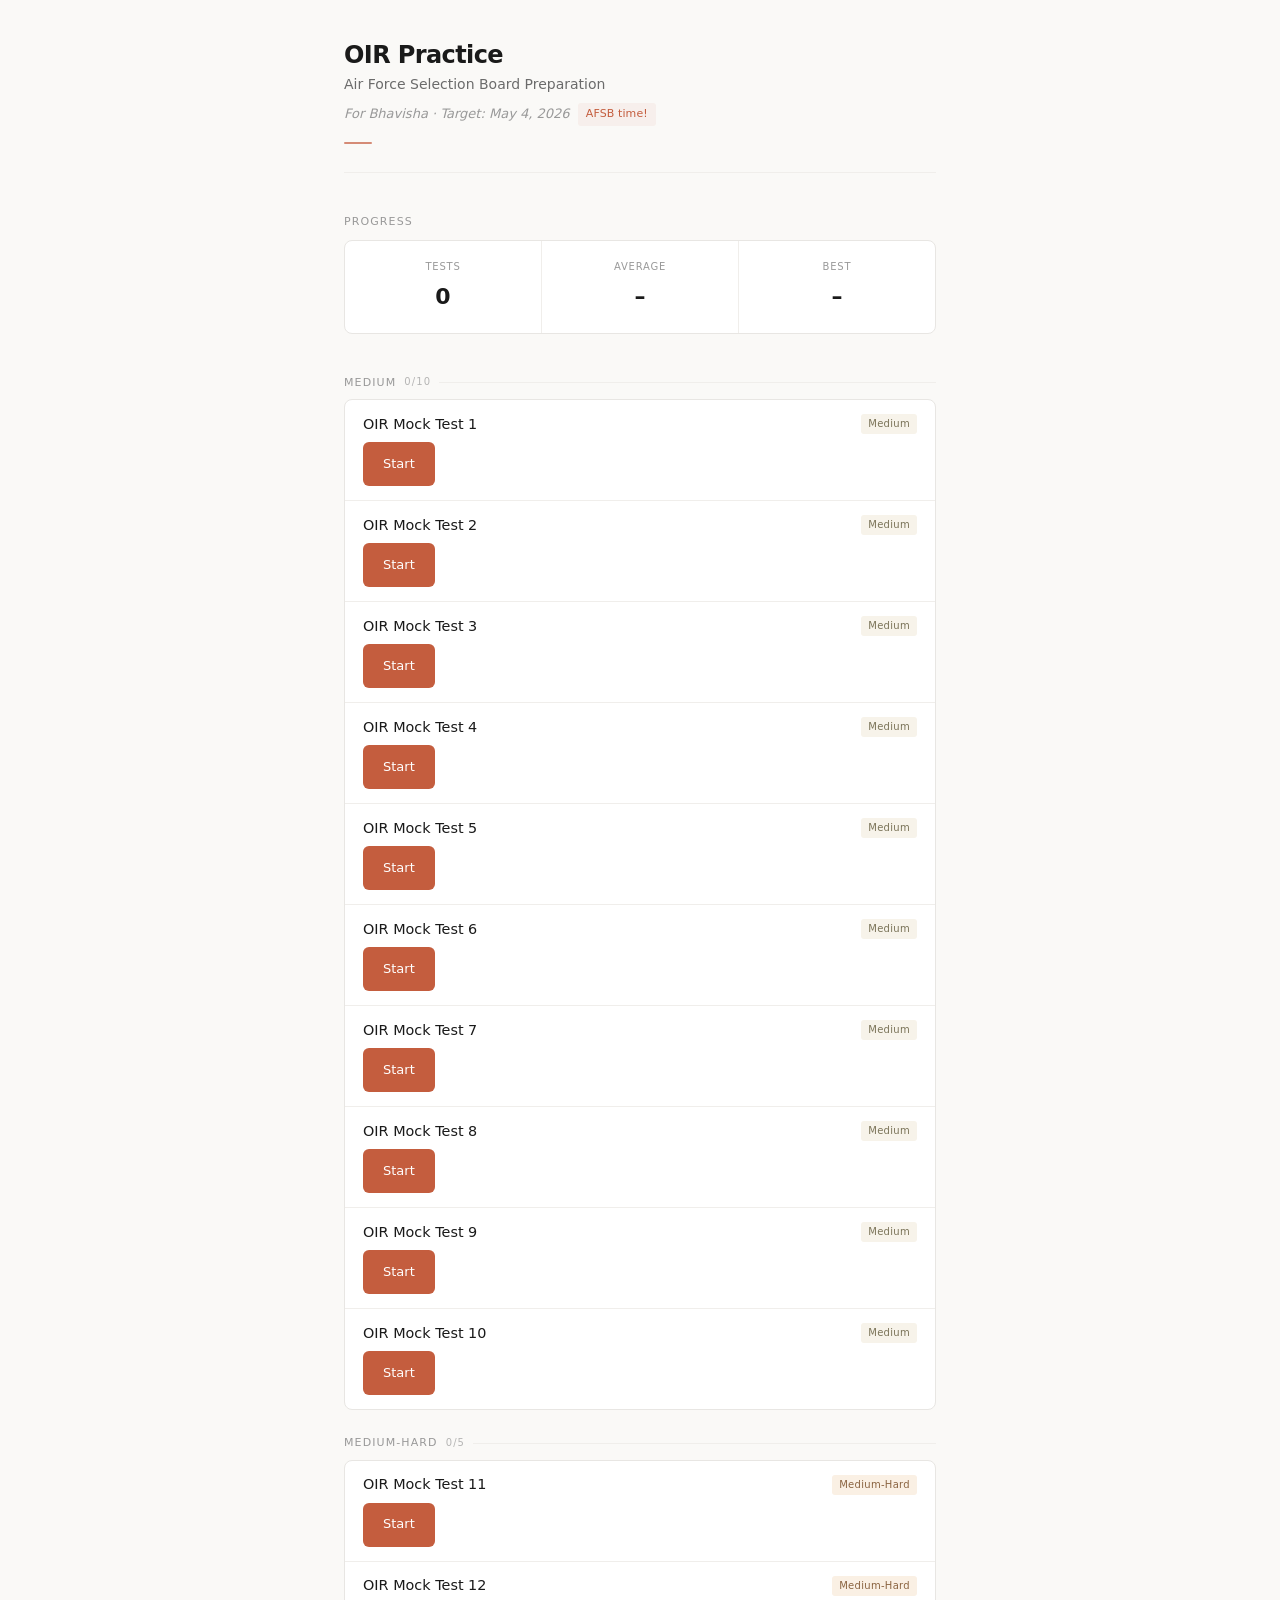
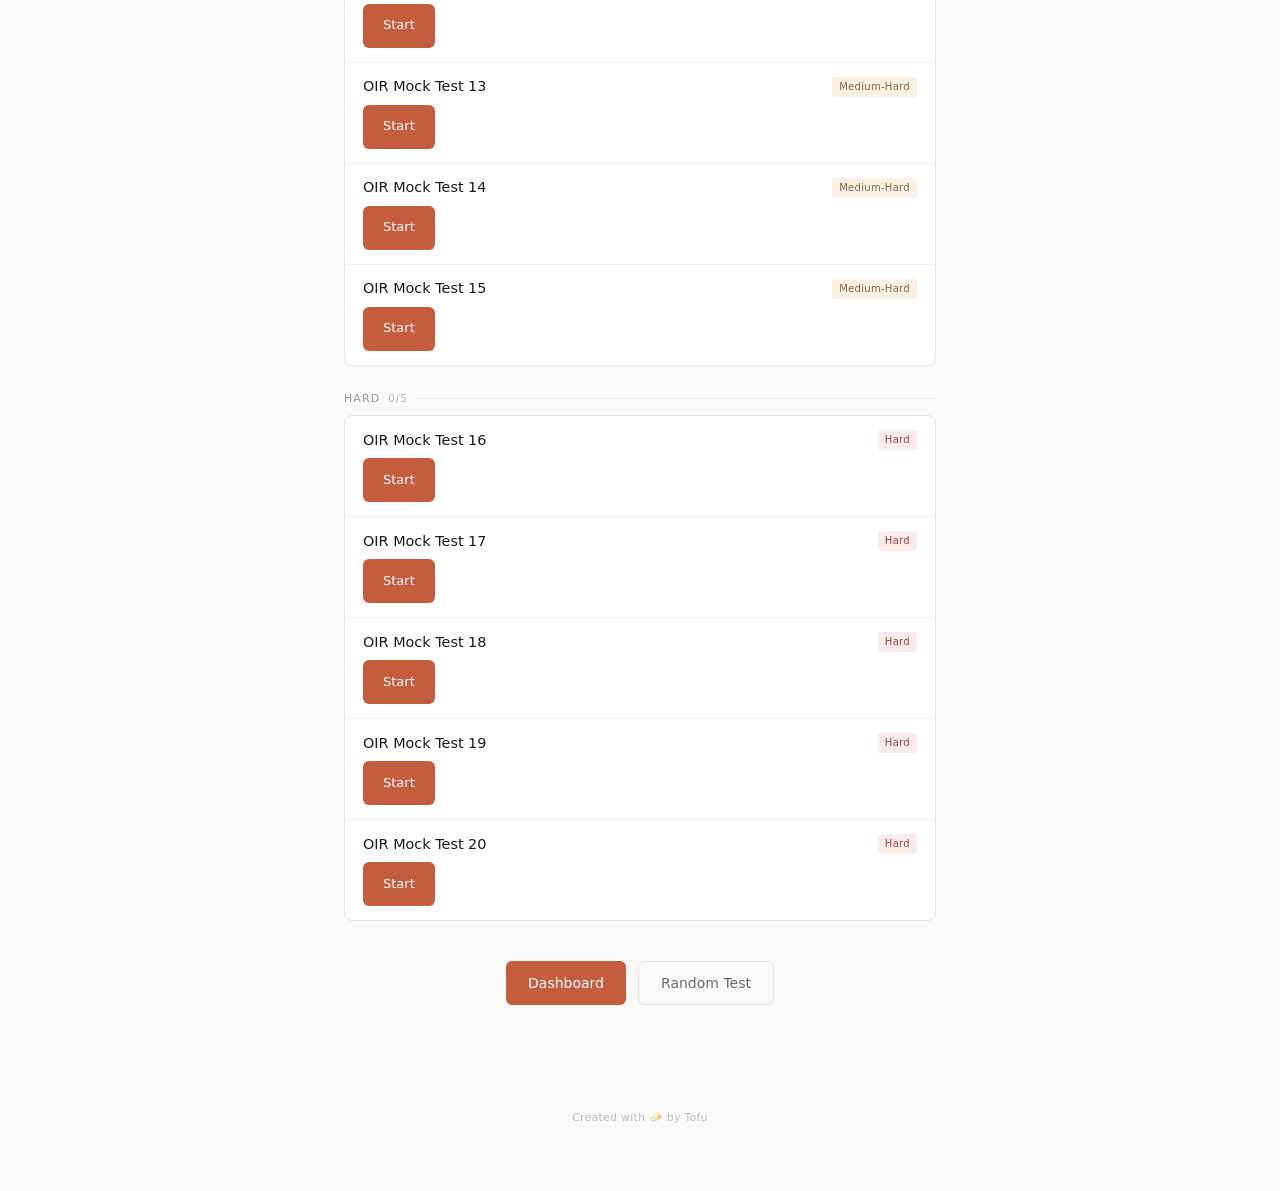
==== commit fc974cc2: "Review Round 1: layout improvements, typography, spacing, mobile fixes" ====
--- a/index.html
+++ b/index.html
@@ -11,7 +11,7 @@
         <div class="header">
             <h1>OIR Practice</h1>
             <p>Air Force Selection Board Preparation</p>
-            <p class="personal">For Bhavisha · Target: May 4, 2026</p>
+            <p class="personal">For Bhavisha · Target: May 4, 2026 <span class="countdown" id="countdown"></span></p>
         </div>
 
         <div class="stats-section">
@@ -33,9 +33,8 @@
         </div>
 
         <div class="tests-section">
-            <h2>Tests</h2>
-            <div id="testsGrid" class="tests-grid">
-                <!-- Test cards will be injected here -->
+            <div id="testsGrid">
+                <!-- Test groups will be injected here -->
             </div>
         </div>
 
@@ -59,7 +58,22 @@
         window.addEventListener('DOMContentLoaded', function() {
             loadStats();
             loadTests();
+            updateCountdown();
         });
+
+        function updateCountdown() {
+            const target = new Date('2026-05-04T00:00:00+05:30');
+            const now = new Date();
+            const diff = target - now;
+            const el = document.getElementById('countdown');
+            if (!el) return;
+            if (diff <= 0) {
+                el.textContent = 'AFSB time!';
+            } else {
+                const days = Math.ceil(diff / (1000 * 60 * 60 * 24));
+                el.textContent = days + 'd left';
+            }
+        }
 
         function loadStats() {
             const stats = getOverallStats();
@@ -72,7 +86,7 @@
         }
 
         function loadTests() {
-            const testsGrid = document.getElementById('testsGrid');
+            const testsContainer = document.getElementById('testsGrid');
             const testResults = getTestResults();
             
             // Define available tests
@@ -99,58 +113,83 @@
                 { id: 20, title: 'OIR Mock Test 20', difficulty: 'Hard' }
             ];
 
-            testsGrid.innerHTML = '';
-
-            tests.forEach(test => {
-                const results = testResults.filter(r => r.testId === test.id);
-                const bestScore = results.length > 0 ? Math.max(...results.map(r => r.score)) : null;
-                const bestPercentage = results.length > 0 ? Math.max(...results.map(r => r.percentage)) : null;
-                const attemptCount = results.length;
-
-                const card = document.createElement('div');
-                card.className = 'test-card';
+            // Group tests by difficulty
+            const groups = [
+                { key: 'medium', label: 'Medium', tests: tests.filter(t => t.difficulty === 'Medium') },
+                { key: 'medium-hard', label: 'Medium-Hard', tests: tests.filter(t => t.difficulty === 'Medium-Hard') },
+                { key: 'hard', label: 'Hard', tests: tests.filter(t => t.difficulty === 'Hard') }
+            ];
+
+            testsContainer.innerHTML = '';
+
+            groups.forEach(group => {
+                const completedInGroup = group.tests.filter(t => testResults.some(r => r.testId === t.id)).length;
+
+                const groupDiv = document.createElement('div');
+                groupDiv.className = 'difficulty-group';
                 
-                if (attemptCount > 0) {
-                    card.classList.add('completed');
-                }
-
-                card.innerHTML = `
-                    <div class="test-header">
-                        <h3>${test.title}</h3>
-                        <span class="difficulty-badge">${test.difficulty}</span>
-                    </div>
-                    <div class="test-body">
-                        <p class="test-details">50 Questions | 30 Minutes</p>
-                        ${attemptCount > 0 ? `
-                            <div class="test-status completed">
-                                <span class="status-icon">✅</span>
-                                <span class="status-text">Completed</span>
-                            </div>
-                            <div class="test-score">
-                                <div class="score-label">Best:</div>
-                                <div class="score-value">${bestScore}/50 (${bestPercentage}%)</div>
-                            </div>
-                            ${attemptCount > 1 ? `<p class="attempt-count">${attemptCount} attempts</p>` : ''}
-                        ` : `
-                            <div class="test-status not-taken">
-                                <span class="status-icon">🆕</span>
-                                <span class="status-text">Not Taken</span>
-                            </div>
-                        `}
-                    </div>
-                    <div class="test-actions">
-                        <button class="btn-primary" onclick="startTest(${test.id})">
-                            ${attemptCount > 0 ? 'Retake' : 'Start'}
-                        </button>
-                        ${attemptCount > 0 ? `
-                            <button class="btn-secondary" onclick="viewResults(${test.id})">
-                                Results
+                const labelDiv = document.createElement('div');
+                labelDiv.className = 'difficulty-group-label';
+                labelDiv.innerHTML = `${group.label} <span class="group-progress">${completedInGroup}/${group.tests.length}</span>`;
+                groupDiv.appendChild(labelDiv);
+
+                const grid = document.createElement('div');
+                grid.className = 'tests-grid';
+
+                group.tests.forEach(test => {
+                    const results = testResults.filter(r => r.testId === test.id);
+                    const bestScore = results.length > 0 ? Math.max(...results.map(r => r.score)) : null;
+                    const bestPercentage = results.length > 0 ? Math.max(...results.map(r => r.percentage)) : null;
+                    const attemptCount = results.length;
+
+                    const card = document.createElement('div');
+                    card.className = 'test-card';
+                    
+                    if (attemptCount > 0) {
+                        card.classList.add('completed');
+                    }
+
+                    card.innerHTML = `
+                        <div class="test-header">
+                            <h3>${test.title}</h3>
+                            <span class="difficulty-badge" data-level="${group.key}">${test.difficulty}</span>
+                        </div>
+                        <div class="test-body">
+                            <p class="test-details">50 Questions | 30 Minutes</p>
+                            ${attemptCount > 0 ? `
+                                <div class="test-status completed">
+                                    <span class="status-icon">✅</span>
+                                    <span class="status-text">Completed</span>
+                                </div>
+                                <div class="test-score">
+                                    <div class="score-label">Best:</div>
+                                    <div class="score-value">${bestScore}/50 (${bestPercentage}%)</div>
+                                </div>
+                                ${attemptCount > 1 ? `<p class="attempt-count">${attemptCount} attempts</p>` : ''}
+                            ` : `
+                                <div class="test-status not-taken">
+                                    <span class="status-icon">🆕</span>
+                                    <span class="status-text">Not Taken</span>
+                                </div>
+                            `}
+                        </div>
+                        <div class="test-actions">
+                            <button class="btn-primary" onclick="startTest(${test.id})">
+                                ${attemptCount > 0 ? 'Retake' : 'Start'}
                             </button>
-                        ` : ''}
-                    </div>
-                `;
-
-                testsGrid.appendChild(card);
+                            ${attemptCount > 0 ? `
+                                <button class="btn-secondary" onclick="viewResults(${test.id})">
+                                    Results
+                                </button>
+                            ` : ''}
+                        </div>
+                    `;
+
+                    grid.appendChild(card);
+                });
+
+                groupDiv.appendChild(grid);
+                testsContainer.appendChild(groupDiv);
             });
         }
 
@@ -160,7 +199,7 @@
 
         function startRandomTest() {
             const testResults = getTestResults();
-            const allTests = [1, 2, 3, 4, 5];
+            const allTests = Array.from({length: 20}, (_, i) => i + 1);
             
             // Try to find an untaken test first
             const takenTests = new Set(testResults.map(r => r.testId));
@@ -170,7 +209,6 @@
             if (untakenTests.length > 0) {
                 randomTestId = untakenTests[Math.floor(Math.random() * untakenTests.length)];
             } else {
-                // All tests taken, pick any random test
                 randomTestId = allTests[Math.floor(Math.random() * allTests.length)];
             }
             
--- a/styles.css
+++ b/styles.css
@@ -74,13 +74,26 @@
 .header {
     margin-bottom: 2.5rem;
     padding: 0;
+    padding-bottom: 1.75rem;
+    border-bottom: 1px solid var(--border-light);
+}
+
+.header::after {
+    content: '';
+    display: block;
+    width: 28px;
+    height: 2px;
+    background: var(--accent);
+    margin-top: 1rem;
+    border-radius: 1px;
+    opacity: 0.7;
 }
 
 .header h1 {
-    font-size: 1.375rem;
+    font-size: 1.5rem;
     font-weight: 600;
     color: var(--text);
-    letter-spacing: -0.02em;
+    letter-spacing: -0.025em;
     line-height: 1.3;
 }
 
@@ -98,6 +111,20 @@
     margin-top: 0.5rem;
 }
 
+.countdown {
+    display: inline-block;
+    background: var(--accent-faint);
+    color: var(--accent);
+    font-size: 0.6875rem;
+    font-weight: 500;
+    font-style: normal;
+    padding: 0.1875rem 0.5rem;
+    border-radius: 3px;
+    margin-left: 0.25rem;
+    letter-spacing: 0.01em;
+    vertical-align: middle;
+}
+
 /* ────────────────────────────────────
    Stats
    ──────────────────────────────────── */
@@ -107,7 +134,8 @@
 }
 
 .stats-section h2,
-.tests-section h2 {
+.tests-section h2,
+.difficulty-group-label {
     font-size: 0.6875rem;
     font-weight: 500;
     text-transform: uppercase;
@@ -195,12 +223,40 @@
     box-shadow: inset 3px 0 0 var(--success);
 }
 
-/* Visual grouping: space before difficulty transitions (cards 11 and 16) */
-.test-card:nth-child(11),
-.test-card:nth-child(16) {
-    border-top: 1px solid var(--border);
-    margin-top: -1px;
-    padding-top: 1rem;
+/* ── Difficulty Groups ── */
+.difficulty-group {
+    margin-bottom: 1.5rem;
+}
+
+.difficulty-group:last-child {
+    margin-bottom: 0;
+}
+
+.difficulty-group-label {
+    padding: 0;
+    margin-bottom: 0.5rem;
+    display: flex;
+    align-items: center;
+    gap: 0.5rem;
+}
+
+.difficulty-group-label::after {
+    content: '';
+    flex: 1;
+    height: 1px;
+    background: var(--border-light);
+}
+
+.difficulty-group .tests-grid {
+    margin-bottom: 0;
+}
+
+.group-progress {
+    font-size: 0.625rem;
+    color: var(--text-muted);
+    font-weight: 400;
+    font-variant-numeric: tabular-nums;
+    opacity: 0.7;
 }
 
 .test-header {
@@ -229,6 +285,21 @@
     letter-spacing: 0.03em;
     white-space: nowrap;
     flex-shrink: 0;
+}
+
+.difficulty-badge[data-level="medium"] {
+    color: #7a7358;
+    background: #f7f3ea;
+}
+
+.difficulty-badge[data-level="medium-hard"] {
+    color: #8a6340;
+    background: #faf0e4;
+}
+
+.difficulty-badge[data-level="hard"] {
+    color: #944040;
+    background: #faeaea;
 }
 
 .test-body {
@@ -291,13 +362,14 @@
     background: var(--accent);
     color: #fff;
     border: none;
-    padding: 0.5625rem 1.125rem;
+    padding: 0.625rem 1.25rem;
     border-radius: var(--radius-sm);
     font-size: 0.8125rem;
     font-weight: 500;
     cursor: pointer;
     transition: background 0.12s ease;
     line-height: 1.3;
+    min-height: 2.75rem;
 }
 
 .btn-primary:hover,
@@ -316,13 +388,14 @@
     background: transparent;
     color: var(--text-secondary);
     border: 1px solid var(--border);
-    padding: 0.5rem 1.125rem;
+    padding: 0.5625rem 1.25rem;
     border-radius: var(--radius-sm);
     font-size: 0.8125rem;
     font-weight: 500;
     cursor: pointer;
     transition: border-color 0.12s ease;
     line-height: 1.3;
+    min-height: 2.75rem;
 }
 
 .btn-secondary:hover {
@@ -358,6 +431,7 @@
     cursor: pointer;
     transition: background 0.12s ease;
     line-height: 1.3;
+    min-height: 2.75rem;
 }
 
 .action-btn:hover {
@@ -901,14 +975,14 @@
 
 .footer {
     text-align: center;
-    padding: 3rem 1rem 1rem;
+    padding: 3.5rem 1rem 1.5rem;
     font-size: 0.6875rem;
     color: var(--text-muted);
     letter-spacing: 0.02em;
 }
 
 .footer p {
-    opacity: 0.5;
+    opacity: 0.6;
 }
 
 /* ────────────────────────────────────
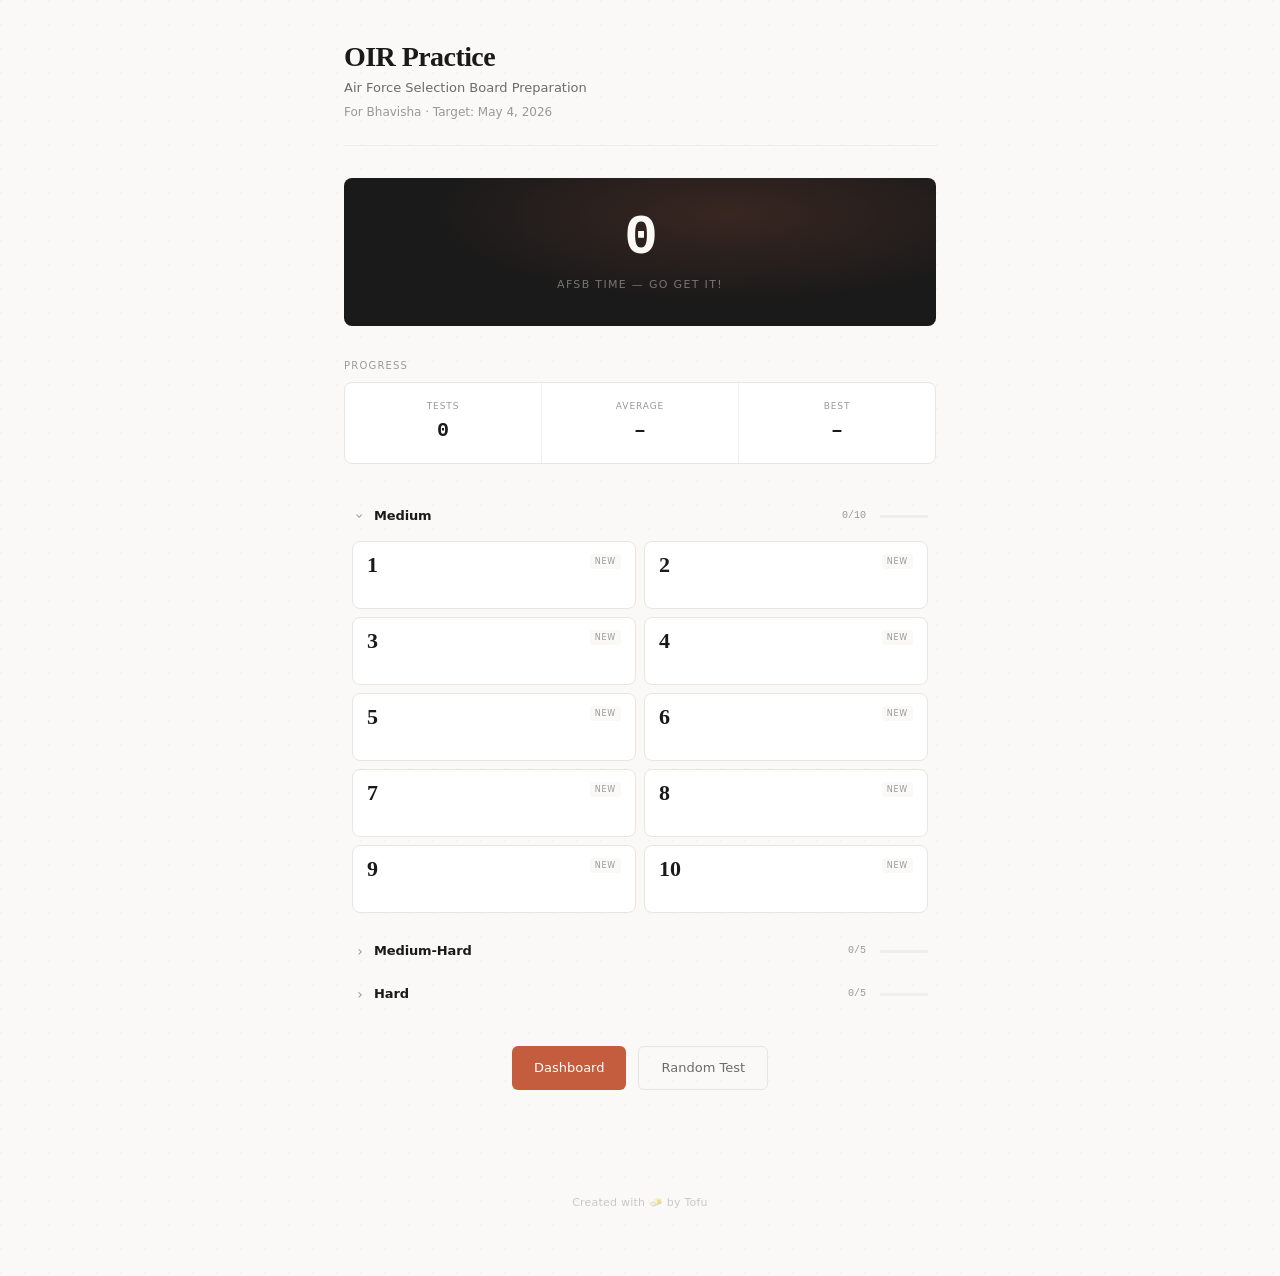
==== commit be54745c: "Designer Round 2: collapsible sections, visual hierarchy, refined interactions" ====
--- a/index.html
+++ b/index.html
@@ -11,7 +11,13 @@
         <div class="header">
             <h1>OIR Practice</h1>
             <p>Air Force Selection Board Preparation</p>
-            <p class="personal">For Bhavisha · Target: May 4, 2026 <span class="countdown" id="countdown"></span></p>
+            <p class="personal">For Bhavisha · Target: May 4, 2026</p>
+        </div>
+
+        <!-- Countdown Hero -->
+        <div class="countdown-hero">
+            <div class="countdown-days" id="countdown">—</div>
+            <div class="countdown-label">days until AFSB</div>
         </div>
 
         <div class="stats-section">
@@ -68,10 +74,11 @@
             const el = document.getElementById('countdown');
             if (!el) return;
             if (diff <= 0) {
-                el.textContent = 'AFSB time!';
+                el.textContent = '0';
+                document.querySelector('.countdown-label').textContent = 'AFSB time — go get it!';
             } else {
                 const days = Math.ceil(diff / (1000 * 60 * 60 * 24));
-                el.textContent = days + 'd left';
+                el.innerHTML = days + '<span class="countdown-unit">d</span>';
             }
         }
 
@@ -115,82 +122,102 @@
 
             // Group tests by difficulty
             const groups = [
-                { key: 'medium', label: 'Medium', tests: tests.filter(t => t.difficulty === 'Medium') },
-                { key: 'medium-hard', label: 'Medium-Hard', tests: tests.filter(t => t.difficulty === 'Medium-Hard') },
-                { key: 'hard', label: 'Hard', tests: tests.filter(t => t.difficulty === 'Hard') }
+                { key: 'medium', label: 'Medium', emoji: '◆', tests: tests.filter(t => t.difficulty === 'Medium') },
+                { key: 'medium-hard', label: 'Medium-Hard', emoji: '◆◆', tests: tests.filter(t => t.difficulty === 'Medium-Hard') },
+                { key: 'hard', label: 'Hard', emoji: '◆◆◆', tests: tests.filter(t => t.difficulty === 'Hard') }
             ];
 
             testsContainer.innerHTML = '';
 
-            groups.forEach(group => {
+            groups.forEach((group, groupIdx) => {
                 const completedInGroup = group.tests.filter(t => testResults.some(r => r.testId === t.id)).length;
+                const progressPct = group.tests.length > 0 ? Math.round((completedInGroup / group.tests.length) * 100) : 0;
 
                 const groupDiv = document.createElement('div');
                 groupDiv.className = 'difficulty-group';
                 
-                const labelDiv = document.createElement('div');
-                labelDiv.className = 'difficulty-group-label';
-                labelDiv.innerHTML = `${group.label} <span class="group-progress">${completedInGroup}/${group.tests.length}</span>`;
-                groupDiv.appendChild(labelDiv);
+                // Collapsible header
+                const headerDiv = document.createElement('div');
+                headerDiv.className = 'difficulty-group-header';
+                headerDiv.innerHTML = `
+                    <span class="group-chevron" id="chevron-${group.key}">›</span>
+                    <span class="difficulty-group-label">${group.label}</span>
+                    <span class="group-progress">${completedInGroup}/${group.tests.length}</span>
+                    <div class="group-progress-bar">
+                        <div class="group-progress-fill" style="width: ${progressPct}%"></div>
+                    </div>
+                `;
+                
+                headerDiv.addEventListener('click', function() {
+                    const body = groupDiv.querySelector('.difficulty-group-body');
+                    const chevron = document.getElementById('chevron-' + group.key);
+                    body.classList.toggle('collapsed');
+                    chevron.classList.toggle('open');
+                });
+                
+                groupDiv.appendChild(headerDiv);
+
+                // Collapsible body — start collapsed by default
+                const bodyDiv = document.createElement('div');
+                bodyDiv.className = 'difficulty-group-body collapsed';
 
                 const grid = document.createElement('div');
-                grid.className = 'tests-grid';
+                grid.className = 'tests-compact-grid';
 
                 group.tests.forEach(test => {
                     const results = testResults.filter(r => r.testId === test.id);
                     const bestScore = results.length > 0 ? Math.max(...results.map(r => r.score)) : null;
                     const bestPercentage = results.length > 0 ? Math.max(...results.map(r => r.percentage)) : null;
                     const attemptCount = results.length;
+                    const testNum = test.id;
 
                     const card = document.createElement('div');
                     card.className = 'test-card';
+                    if (attemptCount > 0) card.classList.add('completed');
                     
-                    if (attemptCount > 0) {
-                        card.classList.add('completed');
-                    }
-
                     card.innerHTML = `
-                        <div class="test-header">
-                            <h3>${test.title}</h3>
-                            <span class="difficulty-badge" data-level="${group.key}">${test.difficulty}</span>
+                        <div class="card-top">
+                            <span class="test-num">${testNum}</span>
+                            ${attemptCount > 0 
+                                ? '<span class="card-check">✓</span>' 
+                                : '<span class="card-new">NEW</span>'}
                         </div>
-                        <div class="test-body">
-                            <p class="test-details">50 Questions | 30 Minutes</p>
-                            ${attemptCount > 0 ? `
-                                <div class="test-status completed">
-                                    <span class="status-icon">✅</span>
-                                    <span class="status-text">Completed</span>
-                                </div>
-                                <div class="test-score">
-                                    <div class="score-label">Best:</div>
-                                    <div class="score-value">${bestScore}/50 (${bestPercentage}%)</div>
-                                </div>
-                                ${attemptCount > 1 ? `<p class="attempt-count">${attemptCount} attempts</p>` : ''}
-                            ` : `
-                                <div class="test-status not-taken">
-                                    <span class="status-icon">🆕</span>
-                                    <span class="status-text">Not Taken</span>
-                                </div>
-                            `}
-                        </div>
-                        <div class="test-actions">
-                            <button class="btn-primary" onclick="startTest(${test.id})">
-                                ${attemptCount > 0 ? 'Retake' : 'Start'}
-                            </button>
-                            ${attemptCount > 0 ? `
-                                <button class="btn-secondary" onclick="viewResults(${test.id})">
-                                    Results
-                                </button>
-                            ` : ''}
+                        ${attemptCount > 0 
+                            ? `<div class="card-score">${bestScore}/50 · ${bestPercentage}%</div>` 
+                            : ''}
+                        <div class="card-bottom">
+                            <span class="card-action">${attemptCount > 0 ? 'Retake →' : 'Start →'}</span>
+                            ${attemptCount > 0 
+                                ? `<a href="javascript:void(0)" class="results-link" onclick="event.stopPropagation(); viewResults(${test.id})">results</a>` 
+                                : ''}
                         </div>
                     `;
+                    
+                    card.addEventListener('click', function() {
+                        startTest(test.id);
+                    });
 
                     grid.appendChild(card);
                 });
 
-                groupDiv.appendChild(grid);
+                bodyDiv.appendChild(grid);
+                groupDiv.appendChild(bodyDiv);
                 testsContainer.appendChild(groupDiv);
             });
+
+            // Auto-expand the first group that has incomplete tests, or the first group
+            const firstIncomplete = groups.findIndex(g => {
+                const completedInGroup = g.tests.filter(t => testResults.some(r => r.testId === t.id)).length;
+                return completedInGroup < g.tests.length;
+            });
+            const expandIdx = firstIncomplete >= 0 ? firstIncomplete : 0;
+            const allGroups = testsContainer.querySelectorAll('.difficulty-group');
+            if (allGroups[expandIdx]) {
+                const body = allGroups[expandIdx].querySelector('.difficulty-group-body');
+                const chevron = allGroups[expandIdx].querySelector('.group-chevron');
+                if (body) body.classList.remove('collapsed');
+                if (chevron) chevron.classList.add('open');
+            }
         }
 
         function startTest(testId) {
--- a/styles.css
+++ b/styles.css
@@ -1,4 +1,5 @@
-/* OIR Practice Platform — Minimal Redesign */
+/* OIR Practice Platform — Designer Round 2
+   Font pairing · Compact grid · Collapsible sections · Personality */
 
 *,
 *::before,
@@ -27,15 +28,19 @@
     --danger: #b33a2b;
     --radius: 8px;
     --radius-sm: 6px;
+    --font-serif: Georgia, 'Times New Roman', serif;
+    --font-mono: 'SF Mono', 'Cascadia Code', 'Fira Code', 'Consolas', monospace;
 }
 
 ::selection {
-    background: rgba(196, 93, 62, 0.12);
+    background: rgba(196, 93, 62, 0.15);
 }
 
 body {
     font-family: -apple-system, BlinkMacSystemFont, 'Segoe UI', system-ui, sans-serif;
     background: var(--bg);
+    background-image: radial-gradient(circle at 1px 1px, rgba(0,0,0,0.022) 1px, transparent 0);
+    background-size: 24px 24px;
     color: var(--text);
     line-height: 1.6;
     min-height: 100vh;
@@ -72,57 +77,96 @@
    ──────────────────────────────────── */
 
 .header {
-    margin-bottom: 2.5rem;
-    padding: 0;
-    padding-bottom: 1.75rem;
+    margin-bottom: 2rem;
+    padding-bottom: 1.5rem;
     border-bottom: 1px solid var(--border-light);
 }
 
-.header::after {
-    content: '';
-    display: block;
-    width: 28px;
-    height: 2px;
-    background: var(--accent);
-    margin-top: 1rem;
-    border-radius: 1px;
-    opacity: 0.7;
-}
-
 .header h1 {
-    font-size: 1.5rem;
-    font-weight: 600;
-    color: var(--text);
-    letter-spacing: -0.025em;
-    line-height: 1.3;
+    font-family: var(--font-serif);
+    font-size: 1.75rem;
+    font-weight: 700;
+    color: var(--text);
+    letter-spacing: -0.02em;
+    line-height: 1.2;
 }
 
 .header p {
     color: var(--text-secondary);
-    font-size: 0.875rem;
-    margin-top: 0.2rem;
+    font-size: 0.8125rem;
+    margin-top: 0.25rem;
     line-height: 1.5;
 }
 
 .header .personal {
     color: var(--text-muted);
-    font-size: 0.8125rem;
-    font-style: italic;
-    margin-top: 0.5rem;
-}
-
+    font-size: 0.75rem;
+    margin-top: 0.375rem;
+}
+
+/* Old countdown badge — hidden on index (hero replaces it) */
 .countdown {
     display: inline-block;
     background: var(--accent-faint);
     color: var(--accent);
     font-size: 0.6875rem;
     font-weight: 500;
-    font-style: normal;
     padding: 0.1875rem 0.5rem;
     border-radius: 3px;
     margin-left: 0.25rem;
     letter-spacing: 0.01em;
     vertical-align: middle;
+    font-style: normal;
+}
+
+/* ────────────────────────────────────
+   Countdown Hero (index.html)
+   ──────────────────────────────────── */
+
+.countdown-hero {
+    background: var(--text);
+    color: #faf9f7;
+    border-radius: var(--radius);
+    padding: 2rem 1.5rem;
+    text-align: center;
+    margin-bottom: 2rem;
+    position: relative;
+    overflow: hidden;
+}
+
+.countdown-hero::before {
+    content: '';
+    position: absolute;
+    inset: 0;
+    background: radial-gradient(ellipse at 65% 25%, rgba(196,93,62,0.18) 0%, transparent 55%);
+    pointer-events: none;
+}
+
+.countdown-days {
+    font-family: var(--font-mono);
+    font-size: 3.5rem;
+    font-weight: 700;
+    line-height: 1;
+    letter-spacing: -0.04em;
+    position: relative;
+}
+
+.countdown-unit {
+    font-family: -apple-system, BlinkMacSystemFont, 'Segoe UI', system-ui, sans-serif;
+    font-size: 1.125rem;
+    font-weight: 400;
+    opacity: 0.45;
+    margin-left: 0.125rem;
+    letter-spacing: 0;
+}
+
+.countdown-label {
+    font-size: 0.6875rem;
+    text-transform: uppercase;
+    letter-spacing: 0.12em;
+    opacity: 0.4;
+    margin-top: 0.625rem;
+    position: relative;
 }
 
 /* ────────────────────────────────────
@@ -130,18 +174,17 @@
    ──────────────────────────────────── */
 
 .stats-section {
-    margin-bottom: 2.5rem;
+    margin-bottom: 2rem;
 }
 
 .stats-section h2,
-.tests-section h2,
-.difficulty-group-label {
-    font-size: 0.6875rem;
+.tests-section h2 {
+    font-size: 0.625rem;
     font-weight: 500;
     text-transform: uppercase;
-    letter-spacing: 0.1em;
-    color: var(--text-muted);
-    margin-bottom: 0.625rem;
+    letter-spacing: 0.12em;
+    color: var(--text-muted);
+    margin-bottom: 0.5rem;
 }
 
 .stats-grid {
@@ -155,201 +198,260 @@
 
 .stat-card {
     flex: 1;
-    padding: 1.125rem 0.75rem;
+    padding: 1rem 0.5rem;
     text-align: center;
     border-right: 1px solid var(--border-light);
-    transition: none;
 }
 
 .stat-card:last-child {
     border-right: none;
 }
 
-.stat-card:hover {
-    transform: none;
-    box-shadow: none;
-}
-
 .stat-label {
+    font-size: 0.5625rem;
+    text-transform: uppercase;
+    letter-spacing: 0.1em;
+    color: var(--text-muted);
+    margin-bottom: 0.125rem;
+    font-weight: 500;
+}
+
+.stat-value {
+    font-family: var(--font-mono);
+    font-size: 1.25rem;
+    font-weight: 600;
+    color: var(--text);
+    font-variant-numeric: tabular-nums;
+}
+
+/* ────────────────────────────────────
+   Test List — Collapsible Groups
+   ──────────────────────────────────── */
+
+.tests-section {
+    margin-bottom: 2rem;
+}
+
+.difficulty-group {
+    margin-bottom: 0.125rem;
+}
+
+.difficulty-group:last-child {
+    margin-bottom: 0;
+}
+
+/* Clickable group header */
+.difficulty-group-header {
+    display: flex;
+    align-items: center;
+    gap: 0.375rem;
+    padding: 0.625rem 0.5rem;
+    cursor: pointer;
+    user-select: none;
+    border-radius: var(--radius-sm);
+    transition: background 0.1s;
+}
+
+.difficulty-group-header:hover {
+    background: rgba(0,0,0,0.025);
+}
+
+.group-chevron {
+    display: inline-flex;
+    align-items: center;
+    justify-content: center;
+    width: 1rem;
+    height: 1rem;
+    font-size: 0.875rem;
+    color: var(--text-muted);
+    transition: transform 0.25s ease;
+    flex-shrink: 0;
+}
+
+.group-chevron.open {
+    transform: rotate(90deg);
+}
+
+/* Override old .difficulty-group-label styles */
+.difficulty-group-label {
+    font-size: 0.8125rem;
+    font-weight: 600;
+    color: var(--text);
+    letter-spacing: -0.01em;
+    text-transform: none;
+    margin-bottom: 0;
+}
+
+.difficulty-group-label::after {
+    display: none;
+}
+
+.group-progress {
+    font-family: var(--font-mono);
     font-size: 0.625rem;
-    text-transform: uppercase;
-    letter-spacing: 0.08em;
-    color: var(--text-muted);
-    margin-bottom: 0.25rem;
-    font-weight: 500;
-}
-
-.stat-value {
-    font-size: 1.375rem;
-    font-weight: 600;
-    color: var(--text);
+    color: var(--text-muted);
+    font-weight: 400;
+    margin-left: auto;
     font-variant-numeric: tabular-nums;
 }
 
-/* ────────────────────────────────────
-   Test List
-   ──────────────────────────────────── */
-
-.tests-section {
-    margin-bottom: 2.5rem;
-}
-
-.tests-grid {
-    display: flex;
-    flex-direction: column;
-    gap: 0;
+.group-progress-bar {
+    width: 3rem;
+    height: 3px;
+    background: var(--border-light);
+    border-radius: 2px;
+    overflow: hidden;
+    margin-left: 0.5rem;
+}
+
+.group-progress-fill {
+    height: 100%;
+    background: var(--success);
+    border-radius: 2px;
+    transition: width 0.3s ease;
+}
+
+/* Collapsible body */
+.difficulty-group-body {
+    overflow: hidden;
+    max-height: 600px;
+    transition: max-height 0.35s ease, opacity 0.25s ease;
+    opacity: 1;
+    padding-bottom: 0.75rem;
+}
+
+.difficulty-group-body.collapsed {
+    max-height: 0;
+    opacity: 0;
+    padding-bottom: 0;
+}
+
+/* Compact 2-column grid */
+.tests-compact-grid {
+    display: grid;
+    grid-template-columns: repeat(2, 1fr);
+    gap: 0.5rem;
+    padding: 0.25rem 0.5rem;
+}
+
+/* ────────────────────────────────────
+   Compact Test Card
+   ──────────────────────────────────── */
+
+.test-card {
+    padding: 0.75rem 0.875rem;
     border: 1px solid var(--border);
     border-radius: var(--radius);
+    cursor: pointer;
+    transition: border-color 0.15s, box-shadow 0.2s, transform 0.15s;
     background: var(--card-bg);
-    overflow: hidden;
-}
-
-.test-card {
-    padding: 0.875rem 1.125rem;
-    border-bottom: 1px solid var(--border-light);
-    transition: background 0.12s ease;
-}
-
-.test-card:last-child {
-    border-bottom: none;
+    position: relative;
+    display: flex;
+    flex-direction: column;
+    min-height: 4.25rem;
+}
+
+.test-card:hover {
+    border-color: var(--accent);
+    box-shadow: 0 3px 12px rgba(0,0,0,0.045);
+    transform: translateY(-1px);
 }
 
 .test-card:active {
-    background: var(--accent-faint);
-}
-
-/* Completed indicator — subtle inner left border */
+    transform: translateY(0);
+    box-shadow: 0 1px 4px rgba(0,0,0,0.04);
+}
+
 .test-card.completed {
-    box-shadow: inset 3px 0 0 var(--success);
-}
-
-/* ── Difficulty Groups ── */
-.difficulty-group {
-    margin-bottom: 1.5rem;
-}
-
-.difficulty-group:last-child {
-    margin-bottom: 0;
-}
-
-.difficulty-group-label {
-    padding: 0;
-    margin-bottom: 0.5rem;
-    display: flex;
+    border-left: 3px solid var(--success);
+}
+
+.card-top {
+    display: flex;
+    justify-content: space-between;
+    align-items: flex-start;
+}
+
+.test-num {
+    font-family: var(--font-serif);
+    font-size: 1.375rem;
+    font-weight: 700;
+    color: var(--text);
+    line-height: 1;
+}
+
+.card-check {
+    color: var(--success);
+    font-size: 0.8125rem;
+    font-weight: 700;
+    line-height: 1;
+}
+
+.card-new {
+    font-size: 0.5rem;
+    text-transform: uppercase;
+    letter-spacing: 0.1em;
+    color: var(--text-muted);
+    background: var(--bg);
+    padding: 0.125rem 0.3125rem;
+    border-radius: 3px;
+    line-height: 1.4;
+}
+
+.card-score {
+    font-family: var(--font-mono);
+    font-size: 0.6875rem;
+    color: var(--text-secondary);
+    margin-top: 0.25rem;
+    font-variant-numeric: tabular-nums;
+}
+
+.card-bottom {
+    margin-top: auto;
+    padding-top: 0.25rem;
+    display: flex;
+    justify-content: space-between;
     align-items: center;
-    gap: 0.5rem;
-}
-
-.difficulty-group-label::after {
-    content: '';
-    flex: 1;
-    height: 1px;
-    background: var(--border-light);
-}
-
-.difficulty-group .tests-grid {
-    margin-bottom: 0;
-}
-
-.group-progress {
+}
+
+.card-action {
     font-size: 0.625rem;
-    color: var(--text-muted);
-    font-weight: 400;
-    font-variant-numeric: tabular-nums;
-    opacity: 0.7;
-}
-
-.test-header {
-    display: flex;
-    align-items: center;
-    justify-content: space-between;
-    gap: 0.5rem;
-    margin-bottom: 0;
-}
-
-.test-header h3 {
-    font-size: 0.9rem;
-    font-weight: 500;
-    color: var(--text);
-    line-height: 1.3;
-}
-
-.difficulty-badge {
-    display: inline-block;
-    padding: 0.125rem 0.4375rem;
-    font-size: 0.625rem;
-    font-weight: 500;
-    color: var(--text-muted);
-    background: var(--bg);
-    border-radius: 3px;
-    letter-spacing: 0.03em;
-    white-space: nowrap;
-    flex-shrink: 0;
-}
-
-.difficulty-badge[data-level="medium"] {
-    color: #7a7358;
-    background: #f7f3ea;
-}
-
-.difficulty-badge[data-level="medium-hard"] {
-    color: #8a6340;
-    background: #faf0e4;
-}
-
-.difficulty-badge[data-level="hard"] {
-    color: #944040;
-    background: #faeaea;
-}
-
-.test-body {
-    margin-top: 0.375rem;
-    margin-bottom: 0.5rem;
-}
-
-/* Hide redundant per-card details (same for all tests) */
-.test-details {
-    display: none;
-}
-
-/* Hide verbose status text — completion shown via left border + score */
-.test-status {
-    display: none;
-}
-
-.test-score {
-    display: inline-flex;
-    align-items: baseline;
-    gap: 0.3rem;
-    padding: 0.25rem 0.5rem;
-    background: var(--bg);
-    border-radius: var(--radius-sm);
-    margin-top: 0.25rem;
-}
-
-.score-label {
-    font-size: 0.6875rem;
-    color: var(--text-muted);
-    font-weight: 400;
-}
-
-.score-value {
-    font-size: 0.8125rem;
-    font-weight: 600;
-    color: var(--text);
-    font-variant-numeric: tabular-nums;
-}
-
-.attempt-count {
-    font-size: 0.6875rem;
-    color: var(--text-muted);
-    margin-top: 0.125rem;
-}
-
-.test-actions {
-    display: flex;
-    gap: 0.5rem;
-    margin-top: 0.5rem;
+    color: var(--accent);
+    opacity: 0;
+    transition: opacity 0.15s;
+    letter-spacing: 0.02em;
+}
+
+.test-card:hover .card-action {
+    opacity: 1;
+}
+
+.results-link {
+    font-size: 0.5625rem;
+    color: var(--text-muted);
+    opacity: 0;
+    transition: opacity 0.15s;
+    text-decoration: none;
+    letter-spacing: 0.02em;
+}
+
+.test-card:hover .results-link {
+    opacity: 0.8;
+}
+
+.results-link:hover {
+    color: var(--accent);
+    text-decoration: none;
+}
+
+/* Mobile: show actions always (no hover) */
+@media (hover: none) {
+    .card-action {
+        opacity: 0.6;
+    }
+    .results-link {
+        opacity: 0.6;
+    }
 }
 
 /* ────────────────────────────────────
@@ -367,7 +469,7 @@
     font-size: 0.8125rem;
     font-weight: 500;
     cursor: pointer;
-    transition: background 0.12s ease;
+    transition: background 0.12s ease, transform 0.1s ease;
     line-height: 1.3;
     min-height: 2.75rem;
 }
@@ -376,12 +478,14 @@
 .start-btn:hover,
 .submit-btn:hover {
     background: var(--accent-hover);
+    transform: translateY(-1px);
 }
 
 .btn-primary:active,
 .start-btn:active,
 .submit-btn:active {
     background: #943f28;
+    transform: translateY(0);
 }
 
 .btn-secondary {
@@ -426,16 +530,21 @@
     border: none;
     padding: 0.6875rem 1.375rem;
     border-radius: var(--radius-sm);
-    font-size: 0.875rem;
+    font-size: 0.8125rem;
     font-weight: 500;
     cursor: pointer;
-    transition: background 0.12s ease;
+    transition: background 0.12s ease, transform 0.1s ease;
     line-height: 1.3;
     min-height: 2.75rem;
 }
 
 .action-btn:hover {
     background: var(--accent-hover);
+    transform: translateY(-1px);
+}
+
+.action-btn:active {
+    transform: translateY(0);
 }
 
 .action-btn.secondary {
@@ -465,13 +574,15 @@
 .instructions {
     background: var(--card-bg);
     border: 1px solid var(--border);
-    border-radius: var(--radius);
-    padding: 1.5rem;
+    border-left: 3px solid var(--accent);
+    border-radius: 0 var(--radius) var(--radius) 0;
+    padding: 1.5rem 1.5rem 1.5rem 1.25rem;
     margin-bottom: 1.5rem;
 }
 
 .instructions h3 {
-    font-size: 0.9rem;
+    font-family: var(--font-serif);
+    font-size: 1rem;
     font-weight: 600;
     margin-bottom: 0.75rem;
     color: var(--text);
@@ -504,8 +615,9 @@
 }
 
 .start-btn {
-    padding: 0.8125rem 2.25rem;
+    padding: 0.875rem 2.5rem;
     font-size: 0.9375rem;
+    letter-spacing: 0.02em;
 }
 
 /* ────────────────────────────────────
@@ -524,6 +636,15 @@
     color: var(--text);
     font-variant-numeric: tabular-nums;
     letter-spacing: 0.01em;
+    position: sticky;
+    top: 0.5rem;
+    z-index: 50;
+    box-shadow: 0 2px 8px rgba(0,0,0,0.04);
+}
+
+.timer-section #timer {
+    font-family: var(--font-mono);
+    font-weight: 600;
 }
 
 .timer-section.warning {
@@ -549,12 +670,13 @@
 .section-header {
     padding: 0.625rem 0;
     margin: 2rem 0 0.875rem;
-    font-size: 0.6875rem;
-    font-weight: 500;
-    text-transform: uppercase;
-    letter-spacing: 0.08em;
-    color: var(--text-muted);
+    font-family: var(--font-serif);
+    font-size: 0.8125rem;
+    font-weight: 600;
+    letter-spacing: 0;
+    color: var(--text);
     border-bottom: 1px solid var(--border);
+    text-transform: none;
 }
 
 .question {
@@ -621,8 +743,9 @@
 .submit-btn {
     display: block;
     margin: 1.75rem auto;
-    padding: 0.8125rem 2.25rem;
+    padding: 0.875rem 2.5rem;
     font-size: 0.9375rem;
+    letter-spacing: 0.02em;
 }
 
 /* ────────────────────────────────────
@@ -637,25 +760,39 @@
     background: var(--text);
     color: var(--bg);
     border-radius: var(--radius);
-    padding: 2.25rem 1.75rem;
+    padding: 2.5rem 1.75rem;
     text-align: center;
     margin-bottom: 1.5rem;
+    position: relative;
+    overflow: hidden;
+}
+
+.score-card::before {
+    content: '';
+    position: absolute;
+    inset: 0;
+    background: radial-gradient(ellipse at 65% 25%, rgba(196,93,62,0.18) 0%, transparent 55%);
+    pointer-events: none;
 }
 
 .score-card h2 {
-    font-size: 0.875rem;
+    font-family: var(--font-serif);
+    font-size: 0.9375rem;
     font-weight: 400;
     margin-bottom: 0.5rem;
     opacity: 0.7;
     letter-spacing: 0.02em;
+    position: relative;
 }
 
 .score-card .score {
-    font-size: 2.75rem;
-    font-weight: 600;
-    letter-spacing: -0.03em;
+    font-family: var(--font-mono);
+    font-size: 3rem;
+    font-weight: 700;
+    letter-spacing: -0.04em;
     font-variant-numeric: tabular-nums;
     line-height: 1.2;
+    position: relative;
 }
 
 .section-scores {
@@ -675,15 +812,16 @@
 }
 
 .section-scores .section-score h3 {
-    font-size: 0.625rem;
+    font-size: 0.5625rem;
     text-transform: uppercase;
-    letter-spacing: 0.06em;
+    letter-spacing: 0.08em;
     color: var(--text-muted);
     margin-bottom: 0.375rem;
     font-weight: 500;
 }
 
 .section-scores .section-score .score {
+    font-family: var(--font-mono);
     font-size: 1.375rem;
     font-weight: 600;
     color: var(--text);
@@ -707,7 +845,8 @@
 }
 
 .wrong-answers h3 {
-    font-size: 0.875rem;
+    font-family: var(--font-serif);
+    font-size: 0.9375rem;
     font-weight: 600;
     color: var(--text);
     margin-bottom: 1rem;
@@ -787,12 +926,13 @@
 }
 
 .dashboard-section h2 {
-    font-size: 0.6875rem;
-    font-weight: 500;
-    text-transform: uppercase;
-    letter-spacing: 0.1em;
-    color: var(--text-muted);
+    font-family: var(--font-serif);
+    font-size: 0.8125rem;
+    font-weight: 600;
+    color: var(--text);
     margin-bottom: 1rem;
+    text-transform: none;
+    letter-spacing: -0.01em;
 }
 
 .test-history {
@@ -804,7 +944,6 @@
 .history-item {
     padding: 0.875rem 0;
     border-bottom: 1px solid var(--border-light);
-    transition: none;
 }
 
 .history-item:first-child {
@@ -814,11 +953,6 @@
 .history-item:last-child {
     border-bottom: none;
     padding-bottom: 0;
-}
-
-.history-item:hover {
-    border-color: var(--border-light);
-    box-shadow: none;
 }
 
 .history-header {
@@ -854,6 +988,7 @@
 }
 
 .history-score strong {
+    font-family: var(--font-mono);
     color: var(--accent);
     font-weight: 600;
 }
@@ -875,7 +1010,8 @@
     padding: 0.125rem 0.4375rem;
     background: var(--bg);
     border-radius: 3px;
-    font-size: 0.625rem;
+    font-family: var(--font-mono);
+    font-size: 0.5625rem;
     color: var(--text-muted);
     font-variant-numeric: tabular-nums;
 }
@@ -910,12 +1046,12 @@
 
 /* Section-score inside section-card (dashboard context) */
 .section-card .section-score {
+    font-family: var(--font-mono);
     font-size: 1.0625rem;
     font-weight: 600;
     color: var(--text);
     margin-bottom: 0.125rem;
     font-variant-numeric: tabular-nums;
-    /* Reset card-like styles from results context */
     background: none;
     border: none;
     padding: 0;
@@ -932,7 +1068,7 @@
 
 .section-bar {
     width: 100%;
-    height: 3px;
+    height: 4px;
     background: var(--border-light);
     border-radius: 2px;
     overflow: hidden;
@@ -942,7 +1078,7 @@
     height: 100%;
     background: var(--accent);
     border-radius: 2px;
-    transition: width 0.4s ease;
+    transition: width 0.6s ease;
 }
 
 .dashboard-actions {
@@ -982,7 +1118,7 @@
 }
 
 .footer p {
-    opacity: 0.6;
+    opacity: 0.5;
 }
 
 /* ────────────────────────────────────
@@ -995,7 +1131,15 @@
     }
 
     .header h1 {
-        font-size: 1.25rem;
+        font-size: 1.375rem;
+    }
+
+    .countdown-hero {
+        padding: 1.5rem 1rem;
+    }
+
+    .countdown-days {
+        font-size: 2.75rem;
     }
 
     .stat-card {
@@ -1007,25 +1151,26 @@
     }
 
     .stat-label {
-        font-size: 0.5625rem;
+        font-size: 0.5rem;
+    }
+
+    .tests-compact-grid {
+        grid-template-columns: repeat(2, 1fr);
+        gap: 0.375rem;
+        padding: 0.25rem 0.25rem;
     }
 
     .test-card {
-        padding: 0.75rem 1rem;
-    }
-
-    .test-actions {
-        flex-direction: column;
-    }
-
-    .test-actions .btn-primary,
-    .test-actions .btn-secondary {
-        width: 100%;
-        text-align: center;
+        padding: 0.625rem 0.75rem;
+        min-height: 3.75rem;
+    }
+
+    .test-num {
+        font-size: 1.125rem;
     }
 
     .score-card .score {
-        font-size: 2.25rem;
+        font-size: 2.5rem;
     }
 
     .section-scores {
@@ -1060,6 +1205,11 @@
         flex-direction: column;
         align-items: flex-start;
         gap: 0.25rem;
+    }
+
+    .timer-section {
+        top: 0;
+        border-radius: 0 0 var(--radius) var(--radius);
     }
 }
 
@@ -1072,12 +1222,14 @@
     .actions-section,
     .dashboard-actions,
     .test-actions,
-    .result-actions {
+    .result-actions,
+    .countdown-hero {
         display: none;
     }
 
     body {
         background: #fff;
+        background-image: none;
     }
 
     .container {
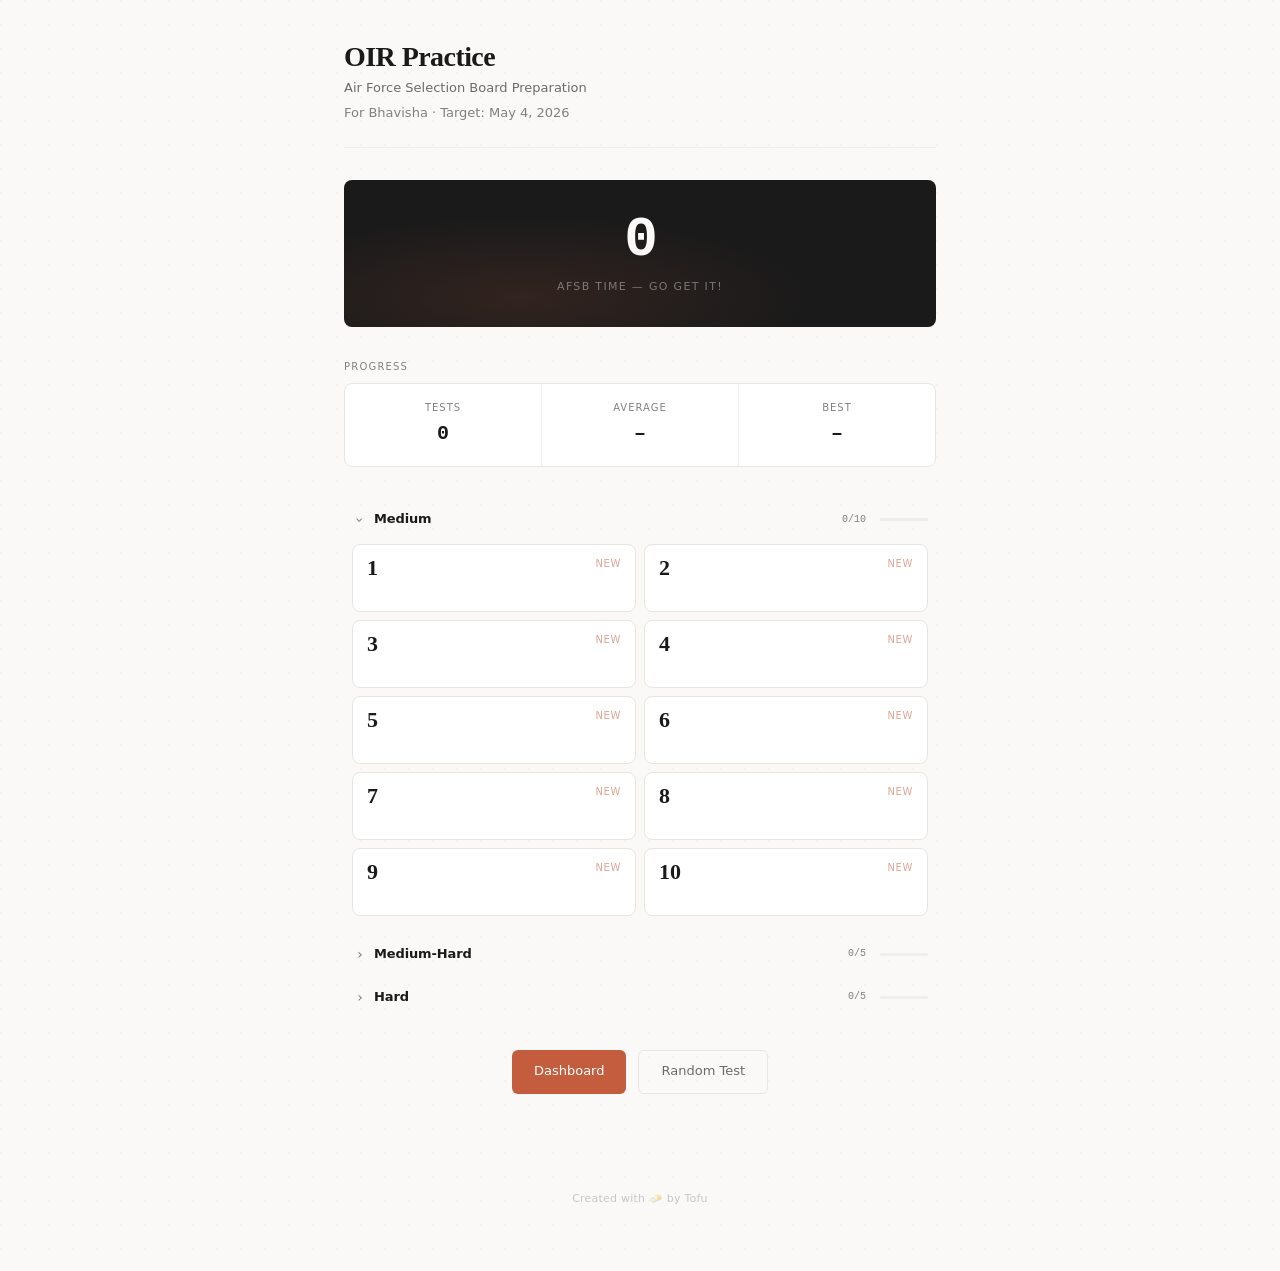
==== commit 504ee207: "Coder Round 2: XSS sanitizer, error UX, auto-submit hardening, a11y, nav guards, dashboard edge case" ====
--- a/index.html
+++ b/index.html
@@ -15,12 +15,12 @@
         </div>
 
         <!-- Countdown Hero -->
-        <div class="countdown-hero">
-            <div class="countdown-days" id="countdown">—</div>
+        <div class="countdown-hero" role="status" aria-label="Countdown to AFSB">
+            <div class="countdown-days" id="countdown" aria-live="polite">—</div>
             <div class="countdown-label">days until AFSB</div>
         </div>
 
-        <div class="stats-section">
+        <div class="stats-section" role="region" aria-label="Progress overview">
             <h2>Progress</h2>
             <div id="overallStats" class="stats-grid">
                 <div class="stat-card">
@@ -45,10 +45,10 @@
         </div>
 
         <div class="actions-section">
-            <button class="action-btn" onclick="location.href='dashboard.html'">
+            <button class="action-btn" onclick="location.href='dashboard.html'" aria-label="View dashboard">
                 Dashboard
             </button>
-            <button class="action-btn secondary" onclick="startRandomTest()">
+            <button class="action-btn secondary" onclick="startRandomTest()" aria-label="Start a random test">
                 Random Test
             </button>
         </div>
@@ -60,6 +60,11 @@
 
     <script src="storage.js"></script>
     <script>
+        function escapeHTMLIdx(str) {
+            if (typeof str !== 'string') return String(str);
+            return str.replace(/&/g, '&amp;').replace(/</g, '&lt;').replace(/>/g, '&gt;').replace(/"/g, '&quot;');
+        }
+
         // Load test status and stats on page load
         window.addEventListener('DOMContentLoaded', function() {
             loadStats();
@@ -173,6 +178,9 @@
 
                     const card = document.createElement('div');
                     card.className = 'test-card';
+                    card.setAttribute('role', 'button');
+                    card.setAttribute('tabindex', '0');
+                    card.setAttribute('aria-label', 'Test ' + testNum + (attemptCount > 0 ? ', best score ' + bestScore + ' out of 50' : ', not yet attempted'));
                     if (attemptCount > 0) card.classList.add('completed');
                     
                     card.innerHTML = `
@@ -188,13 +196,19 @@
                         <div class="card-bottom">
                             <span class="card-action">${attemptCount > 0 ? 'Retake →' : 'Start →'}</span>
                             ${attemptCount > 0 
-                                ? `<a href="javascript:void(0)" class="results-link" onclick="event.stopPropagation(); viewResults(${test.id})">results</a>` 
+                                ? `<a href="javascript:void(0)" class="results-link" onclick="event.stopPropagation(); viewResults(${test.id})" aria-label="View results for test ${testNum}">results</a>` 
                                 : ''}
                         </div>
                     `;
                     
                     card.addEventListener('click', function() {
                         startTest(test.id);
+                    });
+                    card.addEventListener('keydown', function(e) {
+                        if (e.key === 'Enter' || e.key === ' ') {
+                            e.preventDefault();
+                            startTest(test.id);
+                        }
                     });
 
                     grid.appendChild(card);
--- a/styles.css
+++ b/styles.css
@@ -1,5 +1,5 @@
-/* OIR Practice Platform — Designer Round 2
-   Font pairing · Compact grid · Collapsible sections · Personality */
+/* OIR Practice Platform — Designer Round 3 (final)
+   Readability · Selection feedback · Coherent spacing · Warm achievements */
 
 *,
 *::before,
@@ -14,12 +14,13 @@
     --card-bg: #ffffff;
     --text: #1a1a1a;
     --text-secondary: #6b6b6b;
-    --text-muted: #999;
+    --text-muted: #808080;
     --border: #e8e6e3;
     --border-light: #f0eeeb;
     --accent: #c45d3e;
     --accent-hover: #a84d32;
     --accent-faint: rgba(196, 93, 62, 0.06);
+    --accent-light: rgba(196, 93, 62, 0.13);
     --success: #5a7a6b;
     --success-light: #eef5f0;
     --warning-bg: #fdf6ee;
@@ -36,6 +37,24 @@
     background: rgba(196, 93, 62, 0.15);
 }
 
+/* ────────────────────────────────────
+   Focus — keyboard accessibility
+   ──────────────────────────────────── */
+
+:focus-visible {
+    outline: 2px solid var(--accent);
+    outline-offset: 2px;
+}
+
+button:focus-visible,
+.test-card:focus-visible,
+.action-btn:focus-visible,
+.option:focus-within {
+    outline: 2px solid var(--accent);
+    outline-offset: 2px;
+    border-color: var(--accent);
+}
+
 body {
     font-family: -apple-system, BlinkMacSystemFont, 'Segoe UI', system-ui, sans-serif;
     background: var(--bg);
@@ -100,7 +119,7 @@
 
 .header .personal {
     color: var(--text-muted);
-    font-size: 0.75rem;
+    font-size: 0.8125rem;
     margin-top: 0.375rem;
 }
 
@@ -138,7 +157,7 @@
     content: '';
     position: absolute;
     inset: 0;
-    background: radial-gradient(ellipse at 65% 25%, rgba(196,93,62,0.18) 0%, transparent 55%);
+    background: radial-gradient(ellipse at 30% 80%, rgba(196,93,62,0.14) 0%, transparent 50%);
     pointer-events: none;
 }
 
@@ -208,7 +227,7 @@
 }
 
 .stat-label {
-    font-size: 0.5625rem;
+    font-size: 0.625rem;
     text-transform: uppercase;
     letter-spacing: 0.1em;
     color: var(--text-muted);
@@ -349,6 +368,7 @@
     display: flex;
     flex-direction: column;
     min-height: 4.25rem;
+    -webkit-tap-highlight-color: transparent;
 }
 
 .test-card:hover {
@@ -388,14 +408,16 @@
 }
 
 .card-new {
-    font-size: 0.5rem;
+    font-size: 0.625rem;
     text-transform: uppercase;
-    letter-spacing: 0.1em;
-    color: var(--text-muted);
-    background: var(--bg);
-    padding: 0.125rem 0.3125rem;
-    border-radius: 3px;
+    letter-spacing: 0.06em;
+    color: var(--accent);
+    opacity: 0.55;
+    background: none;
+    padding: 0;
+    border-radius: 0;
     line-height: 1.4;
+    font-weight: 500;
 }
 
 .card-score {
@@ -427,7 +449,7 @@
 }
 
 .results-link {
-    font-size: 0.5625rem;
+    font-size: 0.625rem;
     color: var(--text-muted);
     opacity: 0;
     transition: opacity 0.15s;
@@ -621,42 +643,89 @@
 }
 
 /* ────────────────────────────────────
+   Test Progress Bar (test.html)
+   ──────────────────────────────────── */
+
+.test-progress {
+    display: flex;
+    align-items: center;
+    gap: 0.75rem;
+    margin-bottom: 1.5rem;
+}
+
+.test-progress-bar {
+    flex: 1;
+    height: 4px;
+    background: var(--border-light);
+    border-radius: 2px;
+    overflow: hidden;
+}
+
+.test-progress-fill {
+    height: 100%;
+    background: var(--accent);
+    border-radius: 2px;
+    transition: width 0.3s ease;
+    width: 0%;
+}
+
+.test-progress-text {
+    font-family: var(--font-mono);
+    font-size: 0.6875rem;
+    color: var(--text-muted);
+    white-space: nowrap;
+    font-variant-numeric: tabular-nums;
+}
+
+/* ────────────────────────────────────
    Timer
    ──────────────────────────────────── */
 
 .timer-section {
-    background: var(--card-bg);
+    display: flex;
+    align-items: center;
+    justify-content: center;
+    gap: 0.375rem;
     border: 1px solid var(--border);
     border-radius: var(--radius);
     padding: 0.75rem 1rem;
     text-align: center;
-    font-size: 1rem;
+    font-size: 0.875rem;
     font-weight: 500;
     margin-bottom: 1.75rem;
-    color: var(--text);
+    color: var(--text-secondary);
     font-variant-numeric: tabular-nums;
     letter-spacing: 0.01em;
     position: sticky;
     top: 0.5rem;
     z-index: 50;
     box-shadow: 0 2px 8px rgba(0,0,0,0.04);
+    -webkit-backdrop-filter: blur(8px);
+    backdrop-filter: blur(8px);
+    background: rgba(255,255,255,0.92);
+}
+
+.timer-label {
+    font-size: 0.75rem;
+    text-transform: uppercase;
+    letter-spacing: 0.06em;
 }
 
 .timer-section #timer {
     font-family: var(--font-mono);
     font-weight: 600;
+    font-size: 1.0625rem;
+    color: var(--text);
 }
 
 .timer-section.warning {
-    background: var(--warning-bg);
-    border-color: var(--warning-border);
-    color: var(--warning-text);
-    animation: pulse 1.5s ease-in-out infinite;
-}
-
-@keyframes pulse {
-    0%, 100% { opacity: 1; }
-    50% { opacity: 0.65; }
+    background: #fdf3ee;
+    border-color: var(--accent);
+    color: var(--accent-hover);
+}
+
+.timer-section.warning #timer {
+    color: var(--accent);
 }
 
 /* ────────────────────────────────────
@@ -668,30 +737,34 @@
 }
 
 .section-header {
-    padding: 0.625rem 0;
-    margin: 2rem 0 0.875rem;
+    padding: 0.5rem 0;
+    margin: 2.5rem 0 1rem;
     font-family: var(--font-serif);
-    font-size: 0.8125rem;
+    font-size: 0.875rem;
     font-weight: 600;
-    letter-spacing: 0;
+    letter-spacing: -0.01em;
     color: var(--text);
     border-bottom: 1px solid var(--border);
     text-transform: none;
+}
+
+.section-header:first-child {
+    margin-top: 0;
 }
 
 .question {
     background: var(--card-bg);
     border: 1px solid var(--border);
     border-radius: var(--radius);
-    padding: 1.125rem;
+    padding: 1.25rem;
+    margin-bottom: 1rem;
+}
+
+.question-text {
+    font-size: 0.9375rem;
     margin-bottom: 0.875rem;
-}
-
-.question-text {
-    font-size: 0.9rem;
-    margin-bottom: 0.875rem;
-    color: var(--text);
-    line-height: 1.7;
+    color: var(--text);
+    line-height: 1.75;
 }
 
 .question-text strong {
@@ -708,11 +781,12 @@
 .option {
     display: flex;
     align-items: center;
-    padding: 0.5625rem 0.6875rem;
+    padding: 0.6875rem 0.75rem;
     border: 1px solid var(--border);
     border-radius: var(--radius-sm);
-    transition: border-color 0.12s ease;
+    transition: border-color 0.12s ease, background 0.12s ease;
     cursor: pointer;
+    min-height: 2.75rem; /* 44px touch target */
 }
 
 .option:hover {
@@ -721,7 +795,8 @@
 
 .option:has(input:checked) {
     border-color: var(--accent);
-    background: var(--accent-faint);
+    background: var(--accent-light);
+    box-shadow: inset 3px 0 0 var(--accent);
 }
 
 .option input[type="radio"] {
@@ -736,16 +811,22 @@
 .option label {
     cursor: pointer;
     flex: 1;
-    font-size: 0.8125rem;
-    line-height: 1.5;
+    font-size: 0.875rem;
+    line-height: 1.55;
 }
 
 .submit-btn {
     display: block;
-    margin: 1.75rem auto;
-    padding: 0.875rem 2.5rem;
-    font-size: 0.9375rem;
+    width: 100%;
+    margin: 2rem auto 0;
+    padding: 1rem 2.5rem;
+    font-size: 1rem;
+    font-weight: 600;
     letter-spacing: 0.02em;
+    position: sticky;
+    bottom: 1rem;
+    z-index: 40;
+    box-shadow: 0 4px 16px rgba(196, 93, 62, 0.3), 0 0 0 1px rgba(196, 93, 62, 0.1);
 }
 
 /* ────────────────────────────────────
@@ -812,9 +893,9 @@
 }
 
 .section-scores .section-score h3 {
-    font-size: 0.5625rem;
+    font-size: 0.6875rem;
     text-transform: uppercase;
-    letter-spacing: 0.08em;
+    letter-spacing: 0.06em;
     color: var(--text-muted);
     margin-bottom: 0.375rem;
     font-weight: 500;
@@ -913,6 +994,91 @@
    Dashboard
    ──────────────────────────────────── */
 
+/* Hero stats grid */
+.dashboard-hero {
+    display: grid;
+    grid-template-columns: 1fr 1fr;
+    gap: 0.75rem;
+    margin-bottom: 1.25rem;
+}
+
+.hero-card {
+    background: var(--card-bg);
+    border: 1px solid var(--border);
+    border-radius: var(--radius);
+    padding: 1.25rem 1rem;
+    text-align: center;
+}
+
+.hero-card.primary {
+    background: var(--text);
+    color: var(--bg);
+    border-color: var(--text);
+    position: relative;
+    overflow: hidden;
+}
+
+.hero-card.primary::before {
+    content: '';
+    position: absolute;
+    inset: 0;
+    background: radial-gradient(ellipse at 80% 70%, rgba(196,93,62,0.15) 0%, transparent 50%);
+    pointer-events: none;
+}
+
+.hero-card-label {
+    font-size: 0.6875rem;
+    text-transform: uppercase;
+    letter-spacing: 0.08em;
+    opacity: 0.5;
+    margin-bottom: 0.25rem;
+    font-weight: 500;
+    position: relative;
+}
+
+.hero-card-value {
+    font-family: var(--font-mono);
+    font-size: 1.75rem;
+    font-weight: 700;
+    font-variant-numeric: tabular-nums;
+    position: relative;
+    line-height: 1.2;
+}
+
+.hero-card-sub {
+    font-size: 0.6875rem;
+    opacity: 0.45;
+    margin-top: 0.25rem;
+    position: relative;
+}
+
+/* Weakness callout */
+.weak-callout {
+    background: var(--warning-bg);
+    border: 1px solid var(--warning-border);
+    border-radius: var(--radius);
+    padding: 0.875rem 1rem;
+    margin-bottom: 1.25rem;
+    display: flex;
+    align-items: center;
+    gap: 0.75rem;
+}
+
+.weak-callout-icon {
+    font-size: 1.25rem;
+    flex-shrink: 0;
+}
+
+.weak-callout-text {
+    font-size: 0.8125rem;
+    color: var(--warning-text);
+    line-height: 1.5;
+}
+
+.weak-callout-text strong {
+    font-weight: 600;
+}
+
 .dashboard-content {
     margin-top: 1rem;
 }
@@ -1007,11 +1173,11 @@
 }
 
 .section-badge {
-    padding: 0.125rem 0.4375rem;
+    padding: 0.1875rem 0.5rem;
     background: var(--bg);
     border-radius: 3px;
     font-family: var(--font-mono);
-    font-size: 0.5625rem;
+    font-size: 0.625rem;
     color: var(--text-muted);
     font-variant-numeric: tabular-nums;
 }
@@ -1081,12 +1247,21 @@
     transition: width 0.6s ease;
 }
 
+/* Warm achievement tones for high-performing sections */
+.section-bar-fill.good {
+    background: var(--success);
+}
+
+.section-bar-fill.excellent {
+    background: #c7943a;
+}
+
 .dashboard-actions {
     display: flex;
     gap: 0.625rem;
     justify-content: center;
     flex-wrap: wrap;
-    margin: 1.75rem 0;
+    margin: 2rem 0;
 }
 
 .empty-state {
@@ -1096,8 +1271,9 @@
 }
 
 .empty-state p {
-    margin-bottom: 0.25rem;
+    margin-bottom: 0.5rem;
     font-size: 0.875rem;
+    line-height: 1.6;
 }
 
 .empty-state a {
@@ -1105,20 +1281,75 @@
     font-weight: 500;
 }
 
+/* All-complete state for difficulty groups */
+.group-progress-fill[style*="width: 100%"],
+.group-progress-fill.complete {
+    background: var(--accent);
+}
+
+/* ────────────────────────────────────
+   Results inline-style overrides
+   (app.js uses inline styles — tame them)
+   ──────────────────────────────────── */
+
+.results .score-card p {
+    font-family: var(--font-mono);
+    font-variant-numeric: tabular-nums;
+    position: relative;
+}
+
+/* Performance evaluation box from app.js */
+.results > div[style*="background: #e8f5e9"] {
+    background: var(--success-light) !important;
+    border: 1px solid #c2d8ca !important;
+    border-radius: var(--radius) !important;
+    padding: 1.25rem !important;
+}
+
+.results > div[style*="background: #e8f5e9"] h2 {
+    color: var(--success) !important;
+    font-family: var(--font-serif) !important;
+    font-size: 0.9375rem !important;
+    font-weight: 600 !important;
+    margin-bottom: 0.5rem !important;
+}
+
+.results > div[style*="background: #e8f5e9"] p {
+    color: #3d5c4a !important;
+    font-size: 0.875rem !important;
+    line-height: 1.6 !important;
+}
+
+/* Perfect score box from app.js */
+.results > div[style*="background: #4caf50"] {
+    background: var(--success) !important;
+    border-radius: var(--radius) !important;
+    padding: 2rem 1.5rem !important;
+}
+
+.results > div[style*="background: #4caf50"] h2 {
+    font-family: var(--font-serif) !important;
+    font-size: 1.125rem !important;
+}
+
+.results > div[style*="background: #4caf50"] p {
+    font-size: 0.9375rem !important;
+}
+
 /* ────────────────────────────────────
    Footer
    ──────────────────────────────────── */
 
 .footer {
     text-align: center;
-    padding: 3.5rem 1rem 1.5rem;
+    padding: 3rem 1rem 1.5rem;
     font-size: 0.6875rem;
     color: var(--text-muted);
     letter-spacing: 0.02em;
 }
 
 .footer p {
-    opacity: 0.5;
+    opacity: 0.4;
 }
 
 /* ────────────────────────────────────
@@ -1151,7 +1382,7 @@
     }
 
     .stat-label {
-        font-size: 0.5rem;
+        font-size: 0.5625rem;
     }
 
     .tests-compact-grid {
@@ -1210,6 +1441,19 @@
     .timer-section {
         top: 0;
         border-radius: 0 0 var(--radius) var(--radius);
+    }
+
+    .dashboard-hero {
+        grid-template-columns: 1fr 1fr;
+        gap: 0.5rem;
+    }
+
+    .hero-card {
+        padding: 1rem 0.75rem;
+    }
+
+    .hero-card-value {
+        font-size: 1.375rem;
     }
 }
 
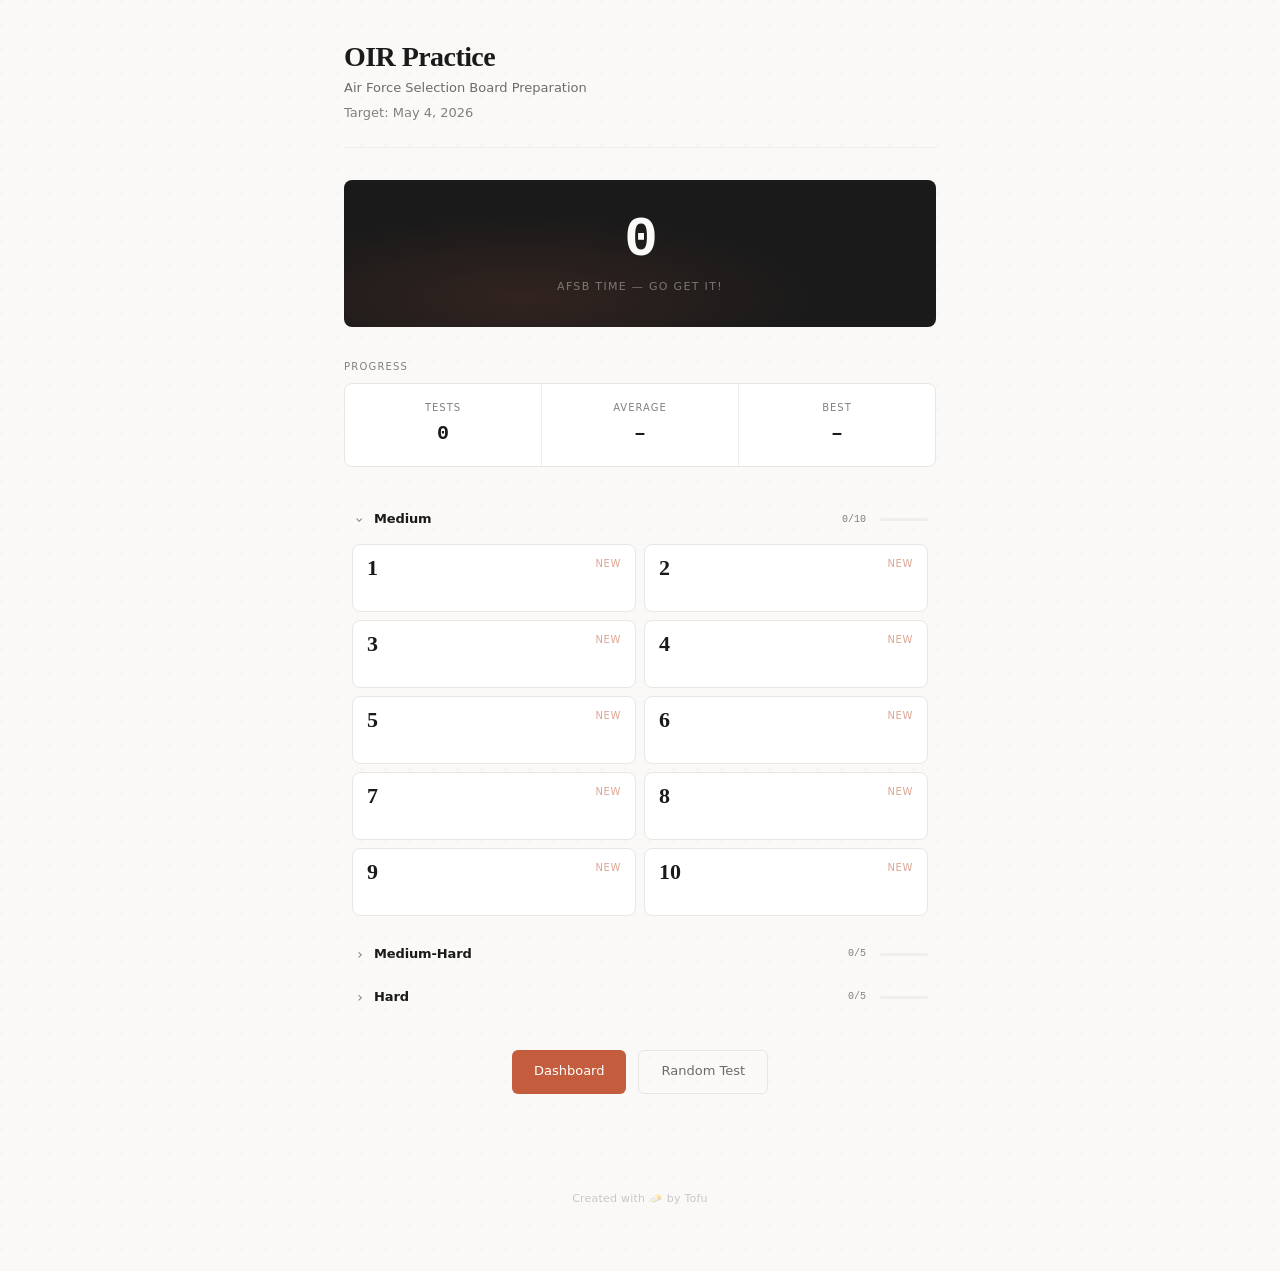
==== commit d7db58cb: "Remove personal name from all pages" ====
--- a/index.html
+++ b/index.html
@@ -11,7 +11,7 @@
         <div class="header">
             <h1>OIR Practice</h1>
             <p>Air Force Selection Board Preparation</p>
-            <p class="personal">For Bhavisha · Target: May 4, 2026</p>
+            <p class="personal">Target: May 4, 2026</p>
         </div>
 
         <!-- Countdown Hero -->
